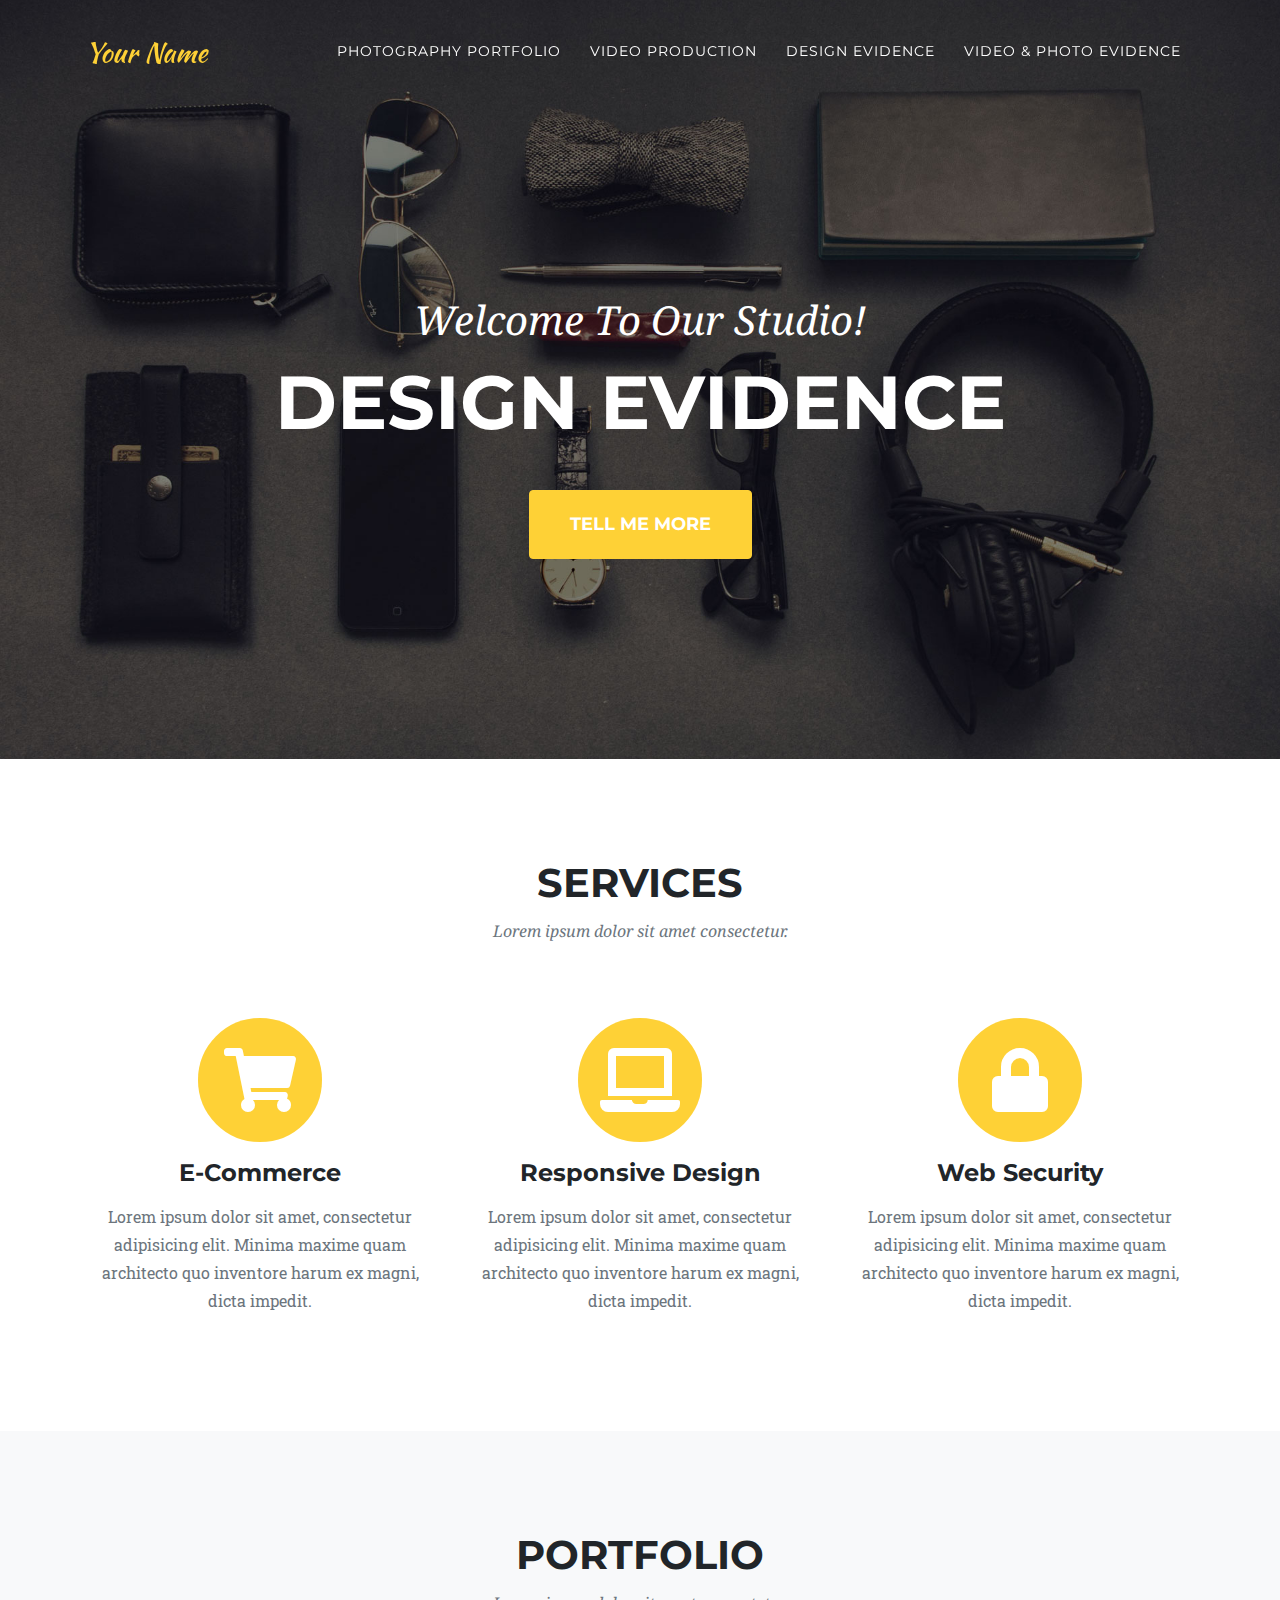
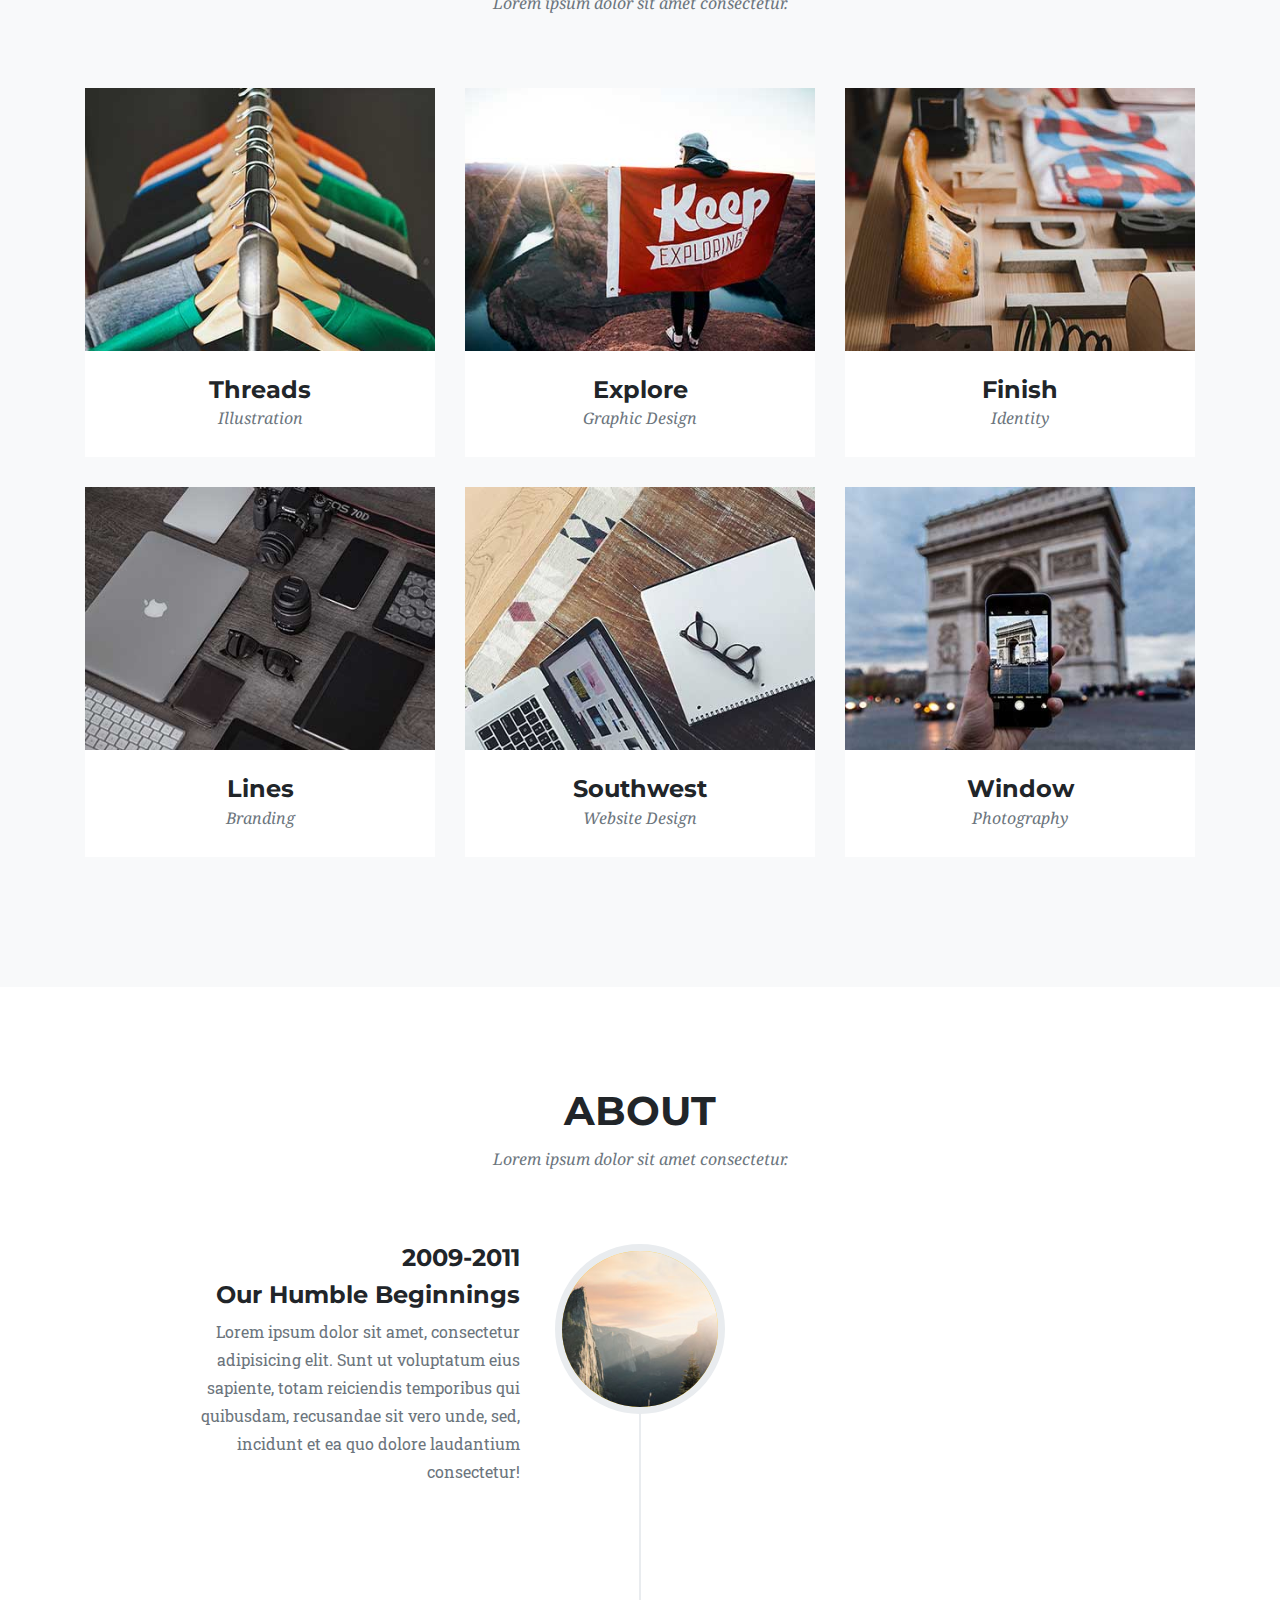
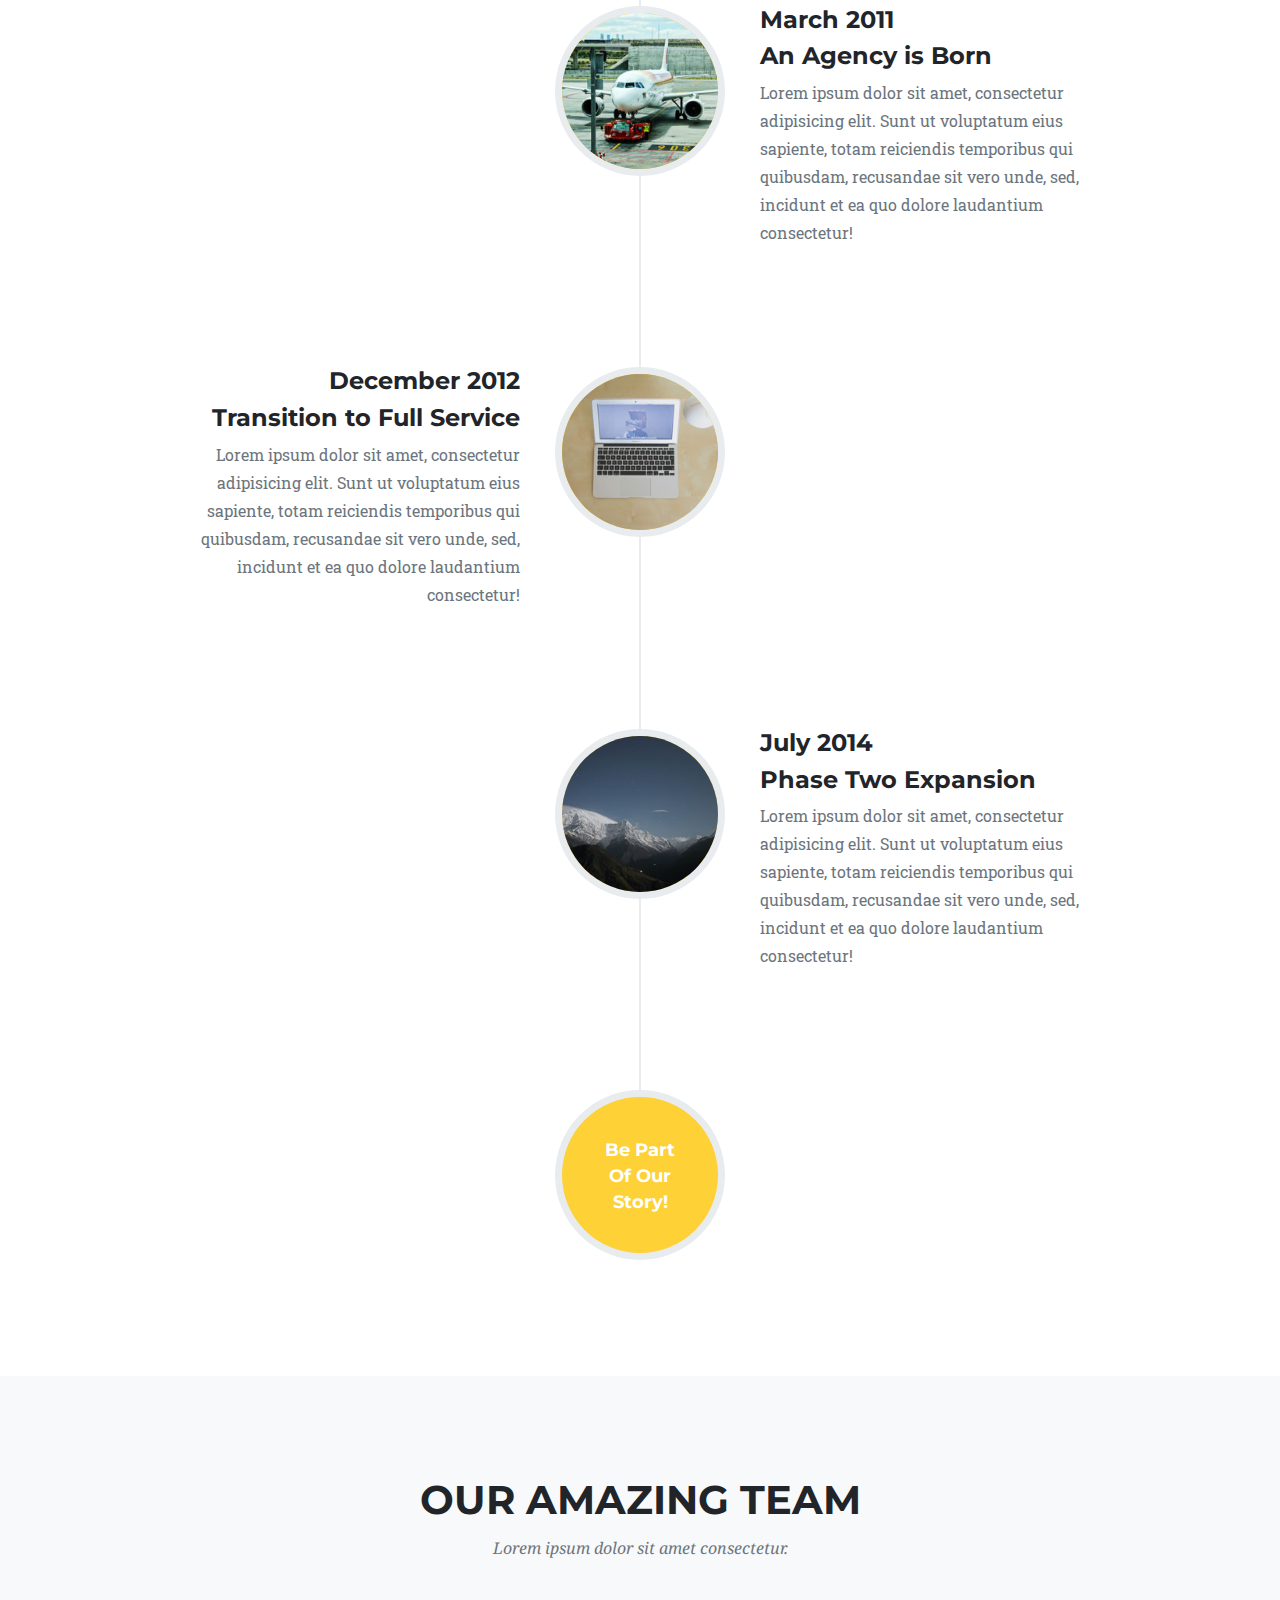
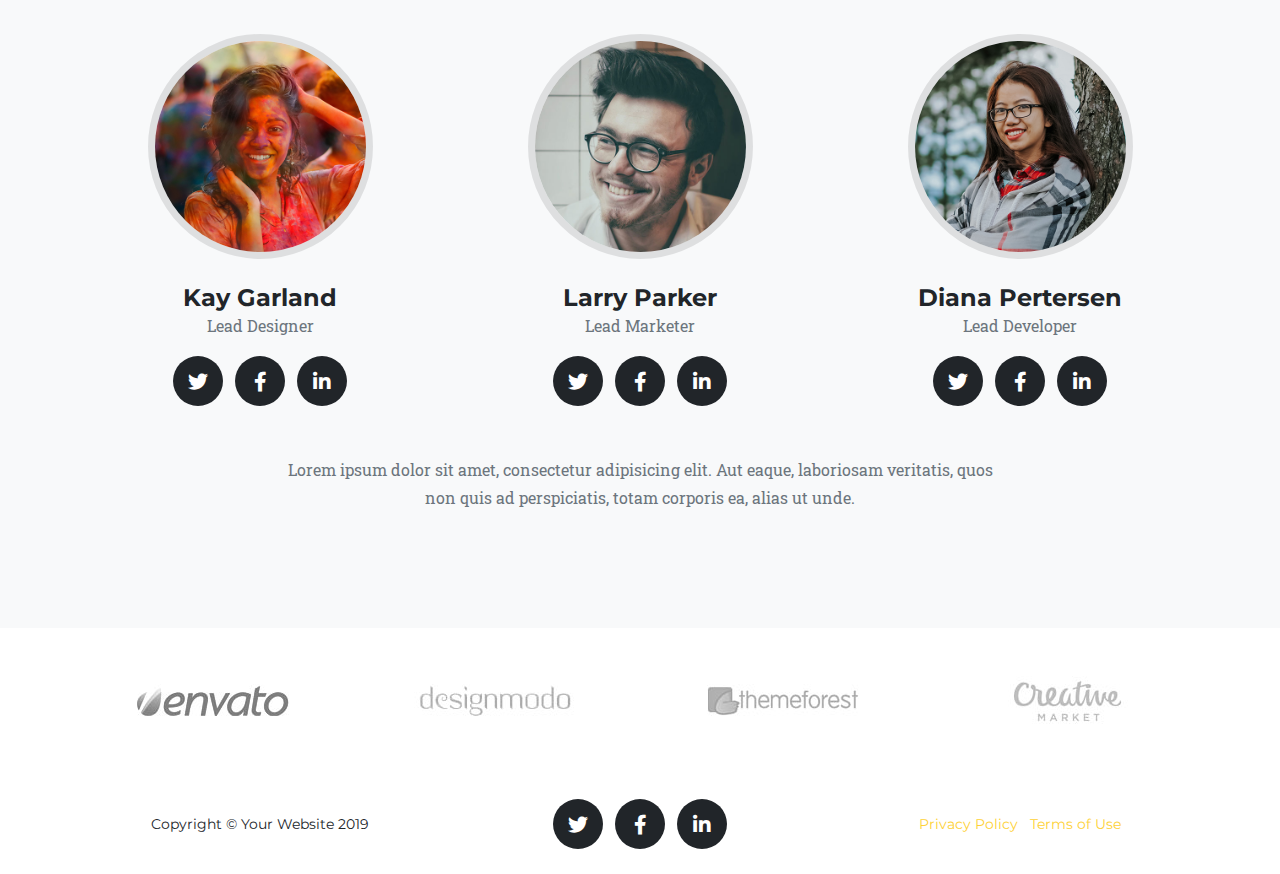
==== design-evidence.html @ 448c4ce0 "Initial commit" ====
<!DOCTYPE html>
<html lang="en">

<head>

  <meta charset="utf-8">
  <meta name="viewport" content="width=device-width, initial-scale=1, shrink-to-fit=no">
  <meta name="description" content="">
  <meta name="author" content="">

  <title>Agency - Start Bootstrap Theme</title>

  <!-- Bootstrap core CSS -->
  <link href="vendor/bootstrap/css/bootstrap.min.css" rel="stylesheet">

  <!-- Custom fonts for this template -->
  <link href="vendor/fontawesome-free/css/all.min.css" rel="stylesheet" type="text/css">
  <link href="https://fonts.googleapis.com/css?family=Montserrat:400,700" rel="stylesheet" type="text/css">
  <link href='https://fonts.googleapis.com/css?family=Kaushan+Script' rel='stylesheet' type='text/css'>
  <link href='https://fonts.googleapis.com/css?family=Droid+Serif:400,700,400italic,700italic' rel='stylesheet' type='text/css'>
  <link href='https://fonts.googleapis.com/css?family=Roboto+Slab:400,100,300,700' rel='stylesheet' type='text/css'>

  <!-- Custom styles for this template -->
  <link href="css/agency.css" rel="stylesheet">

</head>

<body id="page-top">

  <!-- Navigation -->
  <nav class="navbar navbar-expand-lg navbar-dark fixed-top" id="mainNav">
    <div class="container">
      <a class="navbar-brand" href="index.html">Your Name</a>
      <button class="navbar-toggler navbar-toggler-right" type="button" data-toggle="collapse" data-target="#navbarResponsive" aria-controls="navbarResponsive" aria-expanded="false" aria-label="Toggle navigation">
        Menu
        <i class="fas fa-bars"></i>
      </button>
      <div class="collapse navbar-collapse" id="navbarResponsive">
        <ul class="navbar-nav text-uppercase ml-auto">
          <li class="nav-item">
            <a class="nav-link" href="photography-portfolio.html">Photography Portfolio</a>
          </li>
          <li class="nav-item">
            <a class="nav-link" href="video-production.html">Video Production</a>
          </li>
          <li class="nav-item">
            <a class="nav-link" href="design-evidence.html">Design Evidence</a>
          </li>
          <li class="nav-item">
            <a class="nav-link" href="video-photography-evidence.html">Video & Photo Evidence</a>
          </li>

        </ul>
      </div>
    </div>
  </nav>

  <!-- Header -->
  <header class="masthead">
    <div class="container">
      <div class="intro-text">
        <div class="intro-lead-in">Welcome To Our Studio!</div>
        <div class="intro-heading text-uppercase">Design Evidence</div>
        <a class="btn btn-primary btn-xl text-uppercase js-scroll-trigger" href="#services">Tell Me More</a>
      </div>
    </div>
  </header>

  <!-- Services -->
  <section class="page-section" id="services">
    <div class="container">
      <div class="row">
        <div class="col-lg-12 text-center">
          <h2 class="section-heading text-uppercase">Services</h2>
          <h3 class="section-subheading text-muted">Lorem ipsum dolor sit amet consectetur.</h3>
        </div>
      </div>
      <div class="row text-center">
        <div class="col-md-4">
          <span class="fa-stack fa-4x">
            <i class="fas fa-circle fa-stack-2x text-primary"></i>
            <i class="fas fa-shopping-cart fa-stack-1x fa-inverse"></i>
          </span>
          <h4 class="service-heading">E-Commerce</h4>
          <p class="text-muted">Lorem ipsum dolor sit amet, consectetur adipisicing elit. Minima maxime quam architecto quo inventore harum ex magni, dicta impedit.</p>
        </div>
        <div class="col-md-4">
          <span class="fa-stack fa-4x">
            <i class="fas fa-circle fa-stack-2x text-primary"></i>
            <i class="fas fa-laptop fa-stack-1x fa-inverse"></i>
          </span>
          <h4 class="service-heading">Responsive Design</h4>
          <p class="text-muted">Lorem ipsum dolor sit amet, consectetur adipisicing elit. Minima maxime quam architecto quo inventore harum ex magni, dicta impedit.</p>
        </div>
        <div class="col-md-4">
          <span class="fa-stack fa-4x">
            <i class="fas fa-circle fa-stack-2x text-primary"></i>
            <i class="fas fa-lock fa-stack-1x fa-inverse"></i>
          </span>
          <h4 class="service-heading">Web Security</h4>
          <p class="text-muted">Lorem ipsum dolor sit amet, consectetur adipisicing elit. Minima maxime quam architecto quo inventore harum ex magni, dicta impedit.</p>
        </div>
      </div>
    </div>
  </section>

  <!-- Portfolio Grid -->
  <section class="bg-light page-section" id="portfolio">
    <div class="container">
      <div class="row">
        <div class="col-lg-12 text-center">
          <h2 class="section-heading text-uppercase">Portfolio</h2>
          <h3 class="section-subheading text-muted">Lorem ipsum dolor sit amet consectetur.</h3>
        </div>
      </div>
      <div class="row">
        <div class="col-md-4 col-sm-6 portfolio-item">
          <a class="portfolio-link" data-toggle="modal" href="#portfolioModal1">
            <div class="portfolio-hover">
              <div class="portfolio-hover-content">
                <i class="fas fa-plus fa-3x"></i>
              </div>
            </div>
            <img class="img-fluid" src="img/portfolio/01-thumbnail.jpg" alt="">
          </a>
          <div class="portfolio-caption">
            <h4>Threads</h4>
            <p class="text-muted">Illustration</p>
          </div>
        </div>
        <div class="col-md-4 col-sm-6 portfolio-item">
          <a class="portfolio-link" data-toggle="modal" href="#portfolioModal2">
            <div class="portfolio-hover">
              <div class="portfolio-hover-content">
                <i class="fas fa-plus fa-3x"></i>
              </div>
            </div>
            <img class="img-fluid" src="img/portfolio/02-thumbnail.jpg" alt="">
          </a>
          <div class="portfolio-caption">
            <h4>Explore</h4>
            <p class="text-muted">Graphic Design</p>
          </div>
        </div>
        <div class="col-md-4 col-sm-6 portfolio-item">
          <a class="portfolio-link" data-toggle="modal" href="#portfolioModal3">
            <div class="portfolio-hover">
              <div class="portfolio-hover-content">
                <i class="fas fa-plus fa-3x"></i>
              </div>
            </div>
            <img class="img-fluid" src="img/portfolio/03-thumbnail.jpg" alt="">
          </a>
          <div class="portfolio-caption">
            <h4>Finish</h4>
            <p class="text-muted">Identity</p>
          </div>
        </div>
        <div class="col-md-4 col-sm-6 portfolio-item">
          <a class="portfolio-link" data-toggle="modal" href="#portfolioModal4">
            <div class="portfolio-hover">
              <div class="portfolio-hover-content">
                <i class="fas fa-plus fa-3x"></i>
              </div>
            </div>
            <img class="img-fluid" src="img/portfolio/04-thumbnail.jpg" alt="">
          </a>
          <div class="portfolio-caption">
            <h4>Lines</h4>
            <p class="text-muted">Branding</p>
          </div>
        </div>
        <div class="col-md-4 col-sm-6 portfolio-item">
          <a class="portfolio-link" data-toggle="modal" href="#portfolioModal5">
            <div class="portfolio-hover">
              <div class="portfolio-hover-content">
                <i class="fas fa-plus fa-3x"></i>
              </div>
            </div>
            <img class="img-fluid" src="img/portfolio/05-thumbnail.jpg" alt="">
          </a>
          <div class="portfolio-caption">
            <h4>Southwest</h4>
            <p class="text-muted">Website Design</p>
          </div>
        </div>
        <div class="col-md-4 col-sm-6 portfolio-item">
          <a class="portfolio-link" data-toggle="modal" href="#portfolioModal6">
            <div class="portfolio-hover">
              <div class="portfolio-hover-content">
                <i class="fas fa-plus fa-3x"></i>
              </div>
            </div>
            <img class="img-fluid" src="img/portfolio/06-thumbnail.jpg" alt="">
          </a>
          <div class="portfolio-caption">
            <h4>Window</h4>
            <p class="text-muted">Photography</p>
          </div>
        </div>
      </div>
    </div>
  </section>

  <!-- About -->
  <section class="page-section" id="about">
    <div class="container">
      <div class="row">
        <div class="col-lg-12 text-center">
          <h2 class="section-heading text-uppercase">About</h2>
          <h3 class="section-subheading text-muted">Lorem ipsum dolor sit amet consectetur.</h3>
        </div>
      </div>
      <div class="row">
        <div class="col-lg-12">
          <ul class="timeline">
            <li>
              <div class="timeline-image">
                <img class="rounded-circle img-fluid" src="img/about/1.jpg" alt="">
              </div>
              <div class="timeline-panel">
                <div class="timeline-heading">
                  <h4>2009-2011</h4>
                  <h4 class="subheading">Our Humble Beginnings</h4>
                </div>
                <div class="timeline-body">
                  <p class="text-muted">Lorem ipsum dolor sit amet, consectetur adipisicing elit. Sunt ut voluptatum eius sapiente, totam reiciendis temporibus qui quibusdam, recusandae sit vero unde, sed, incidunt et ea quo dolore laudantium consectetur!</p>
                </div>
              </div>
            </li>
            <li class="timeline-inverted">
              <div class="timeline-image">
                <img class="rounded-circle img-fluid" src="img/about/2.jpg" alt="">
              </div>
              <div class="timeline-panel">
                <div class="timeline-heading">
                  <h4>March 2011</h4>
                  <h4 class="subheading">An Agency is Born</h4>
                </div>
                <div class="timeline-body">
                  <p class="text-muted">Lorem ipsum dolor sit amet, consectetur adipisicing elit. Sunt ut voluptatum eius sapiente, totam reiciendis temporibus qui quibusdam, recusandae sit vero unde, sed, incidunt et ea quo dolore laudantium consectetur!</p>
                </div>
              </div>
            </li>
            <li>
              <div class="timeline-image">
                <img class="rounded-circle img-fluid" src="img/about/3.jpg" alt="">
              </div>
              <div class="timeline-panel">
                <div class="timeline-heading">
                  <h4>December 2012</h4>
                  <h4 class="subheading">Transition to Full Service</h4>
                </div>
                <div class="timeline-body">
                  <p class="text-muted">Lorem ipsum dolor sit amet, consectetur adipisicing elit. Sunt ut voluptatum eius sapiente, totam reiciendis temporibus qui quibusdam, recusandae sit vero unde, sed, incidunt et ea quo dolore laudantium consectetur!</p>
                </div>
              </div>
            </li>
            <li class="timeline-inverted">
              <div class="timeline-image">
                <img class="rounded-circle img-fluid" src="img/about/4.jpg" alt="">
              </div>
              <div class="timeline-panel">
                <div class="timeline-heading">
                  <h4>July 2014</h4>
                  <h4 class="subheading">Phase Two Expansion</h4>
                </div>
                <div class="timeline-body">
                  <p class="text-muted">Lorem ipsum dolor sit amet, consectetur adipisicing elit. Sunt ut voluptatum eius sapiente, totam reiciendis temporibus qui quibusdam, recusandae sit vero unde, sed, incidunt et ea quo dolore laudantium consectetur!</p>
                </div>
              </div>
            </li>
            <li class="timeline-inverted">
              <div class="timeline-image">
                <h4>Be Part
                  <br>Of Our
                  <br>Story!</h4>
              </div>
            </li>
          </ul>
        </div>
      </div>
    </div>
  </section>

  <!-- Team -->
  <section class="bg-light page-section" id="team">
    <div class="container">
      <div class="row">
        <div class="col-lg-12 text-center">
          <h2 class="section-heading text-uppercase">Our Amazing Team</h2>
          <h3 class="section-subheading text-muted">Lorem ipsum dolor sit amet consectetur.</h3>
        </div>
      </div>
      <div class="row">
        <div class="col-sm-4">
          <div class="team-member">
            <img class="mx-auto rounded-circle" src="img/team/1.jpg" alt="">
            <h4>Kay Garland</h4>
            <p class="text-muted">Lead Designer</p>
            <ul class="list-inline social-buttons">
              <li class="list-inline-item">
                <a href="#">
                  <i class="fab fa-twitter"></i>
                </a>
              </li>
              <li class="list-inline-item">
                <a href="#">
                  <i class="fab fa-facebook-f"></i>
                </a>
              </li>
              <li class="list-inline-item">
                <a href="#">
                  <i class="fab fa-linkedin-in"></i>
                </a>
              </li>
            </ul>
          </div>
        </div>
        <div class="col-sm-4">
          <div class="team-member">
            <img class="mx-auto rounded-circle" src="img/team/2.jpg" alt="">
            <h4>Larry Parker</h4>
            <p class="text-muted">Lead Marketer</p>
            <ul class="list-inline social-buttons">
              <li class="list-inline-item">
                <a href="#">
                  <i class="fab fa-twitter"></i>
                </a>
              </li>
              <li class="list-inline-item">
                <a href="#">
                  <i class="fab fa-facebook-f"></i>
                </a>
              </li>
              <li class="list-inline-item">
                <a href="#">
                  <i class="fab fa-linkedin-in"></i>
                </a>
              </li>
            </ul>
          </div>
        </div>
        <div class="col-sm-4">
          <div class="team-member">
            <img class="mx-auto rounded-circle" src="img/team/3.jpg" alt="">
            <h4>Diana Pertersen</h4>
            <p class="text-muted">Lead Developer</p>
            <ul class="list-inline social-buttons">
              <li class="list-inline-item">
                <a href="#">
                  <i class="fab fa-twitter"></i>
                </a>
              </li>
              <li class="list-inline-item">
                <a href="#">
                  <i class="fab fa-facebook-f"></i>
                </a>
              </li>
              <li class="list-inline-item">
                <a href="#">
                  <i class="fab fa-linkedin-in"></i>
                </a>
              </li>
            </ul>
          </div>
        </div>
      </div>
      <div class="row">
        <div class="col-lg-8 mx-auto text-center">
          <p class="large text-muted">Lorem ipsum dolor sit amet, consectetur adipisicing elit. Aut eaque, laboriosam veritatis, quos non quis ad perspiciatis, totam corporis ea, alias ut unde.</p>
        </div>
      </div>
    </div>
  </section>

  <!-- Clients -->
  <section class="py-5">
    <div class="container">
      <div class="row">
        <div class="col-md-3 col-sm-6">
          <a href="#">
            <img class="img-fluid d-block mx-auto" src="img/logos/envato.jpg" alt="">
          </a>
        </div>
        <div class="col-md-3 col-sm-6">
          <a href="#">
            <img class="img-fluid d-block mx-auto" src="img/logos/designmodo.jpg" alt="">
          </a>
        </div>
        <div class="col-md-3 col-sm-6">
          <a href="#">
            <img class="img-fluid d-block mx-auto" src="img/logos/themeforest.jpg" alt="">
          </a>
        </div>
        <div class="col-md-3 col-sm-6">
          <a href="#">
            <img class="img-fluid d-block mx-auto" src="img/logos/creative-market.jpg" alt="">
          </a>
        </div>
      </div>
    </div>
  </section>


  <!-- Footer -->
  <footer class="footer">
    <div class="container">
      <div class="row align-items-center">
        <div class="col-md-4">
          <span class="copyright">Copyright &copy; Your Website 2019</span>
        </div>
        <div class="col-md-4">
          <ul class="list-inline social-buttons">
            <li class="list-inline-item">
              <a href="#">
                <i class="fab fa-twitter"></i>
              </a>
            </li>
            <li class="list-inline-item">
              <a href="#">
                <i class="fab fa-facebook-f"></i>
              </a>
            </li>
            <li class="list-inline-item">
              <a href="#">
                <i class="fab fa-linkedin-in"></i>
              </a>
            </li>
          </ul>
        </div>
        <div class="col-md-4">
          <ul class="list-inline quicklinks">
            <li class="list-inline-item">
              <a href="#">Privacy Policy</a>
            </li>
            <li class="list-inline-item">
              <a href="#">Terms of Use</a>
            </li>
          </ul>
        </div>
      </div>
    </div>
  </footer>

  <!-- Portfolio Modals -->

  <!-- Modal 1 -->
  <div class="portfolio-modal modal fade" id="portfolioModal1" tabindex="-1" role="dialog" aria-hidden="true">
    <div class="modal-dialog">
      <div class="modal-content">
        <div class="close-modal" data-dismiss="modal">
          <div class="lr">
            <div class="rl"></div>
          </div>
        </div>
        <div class="container">
          <div class="row">
            <div class="col-lg-8 mx-auto">
              <div class="modal-body">
                <!-- Project Details Go Here -->
                <h2 class="text-uppercase">Project Name</h2>
                <p class="item-intro text-muted">Lorem ipsum dolor sit amet consectetur.</p>
                <img class="img-fluid d-block mx-auto" src="img/portfolio/01-full.jpg" alt="">
                <p>Use this area to describe your project. Lorem ipsum dolor sit amet, consectetur adipisicing elit. Est blanditiis dolorem culpa incidunt minus dignissimos deserunt repellat aperiam quasi sunt officia expedita beatae cupiditate, maiores repudiandae, nostrum, reiciendis facere nemo!</p>
                <ul class="list-inline">
                  <li>Date: January 2017</li>
                  <li>Client: Threads</li>
                  <li>Category: Illustration</li>
                </ul>
                <button class="btn btn-primary" data-dismiss="modal" type="button">
                  <i class="fas fa-times"></i>
                  Close Project</button>
              </div>
            </div>
          </div>
        </div>
      </div>
    </div>
  </div>

  <!-- Modal 2 -->
  <div class="portfolio-modal modal fade" id="portfolioModal2" tabindex="-1" role="dialog" aria-hidden="true">
    <div class="modal-dialog">
      <div class="modal-content">
        <div class="close-modal" data-dismiss="modal">
          <div class="lr">
            <div class="rl"></div>
          </div>
        </div>
        <div class="container">
          <div class="row">
            <div class="col-lg-8 mx-auto">
              <div class="modal-body">
                <!-- Project Details Go Here -->
                <h2 class="text-uppercase">Project Name</h2>
                <p class="item-intro text-muted">Lorem ipsum dolor sit amet consectetur.</p>
                <img class="img-fluid d-block mx-auto" src="img/portfolio/02-full.jpg" alt="">
                <p>Use this area to describe your project. Lorem ipsum dolor sit amet, consectetur adipisicing elit. Est blanditiis dolorem culpa incidunt minus dignissimos deserunt repellat aperiam quasi sunt officia expedita beatae cupiditate, maiores repudiandae, nostrum, reiciendis facere nemo!</p>
                <ul class="list-inline">
                  <li>Date: January 2017</li>
                  <li>Client: Explore</li>
                  <li>Category: Graphic Design</li>
                </ul>
                <button class="btn btn-primary" data-dismiss="modal" type="button">
                  <i class="fas fa-times"></i>
                  Close Project</button>
              </div>
            </div>
          </div>
        </div>
      </div>
    </div>
  </div>

  <!-- Modal 3 -->
  <div class="portfolio-modal modal fade" id="portfolioModal3" tabindex="-1" role="dialog" aria-hidden="true">
    <div class="modal-dialog">
      <div class="modal-content">
        <div class="close-modal" data-dismiss="modal">
          <div class="lr">
            <div class="rl"></div>
          </div>
        </div>
        <div class="container">
          <div class="row">
            <div class="col-lg-8 mx-auto">
              <div class="modal-body">
                <!-- Project Details Go Here -->
                <h2 class="text-uppercase">Project Name</h2>
                <p class="item-intro text-muted">Lorem ipsum dolor sit amet consectetur.</p>
                <img class="img-fluid d-block mx-auto" src="img/portfolio/03-full.jpg" alt="">
                <p>Use this area to describe your project. Lorem ipsum dolor sit amet, consectetur adipisicing elit. Est blanditiis dolorem culpa incidunt minus dignissimos deserunt repellat aperiam quasi sunt officia expedita beatae cupiditate, maiores repudiandae, nostrum, reiciendis facere nemo!</p>
                <ul class="list-inline">
                  <li>Date: January 2017</li>
                  <li>Client: Finish</li>
                  <li>Category: Identity</li>
                </ul>
                <button class="btn btn-primary" data-dismiss="modal" type="button">
                  <i class="fas fa-times"></i>
                  Close Project</button>
              </div>
            </div>
          </div>
        </div>
      </div>
    </div>
  </div>

  <!-- Modal 4 -->
  <div class="portfolio-modal modal fade" id="portfolioModal4" tabindex="-1" role="dialog" aria-hidden="true">
    <div class="modal-dialog">
      <div class="modal-content">
        <div class="close-modal" data-dismiss="modal">
          <div class="lr">
            <div class="rl"></div>
          </div>
        </div>
        <div class="container">
          <div class="row">
            <div class="col-lg-8 mx-auto">
              <div class="modal-body">
                <!-- Project Details Go Here -->
                <h2 class="text-uppercase">Project Name</h2>
                <p class="item-intro text-muted">Lorem ipsum dolor sit amet consectetur.</p>
                <img class="img-fluid d-block mx-auto" src="img/portfolio/04-full.jpg" alt="">
                <p>Use this area to describe your project. Lorem ipsum dolor sit amet, consectetur adipisicing elit. Est blanditiis dolorem culpa incidunt minus dignissimos deserunt repellat aperiam quasi sunt officia expedita beatae cupiditate, maiores repudiandae, nostrum, reiciendis facere nemo!</p>
                <ul class="list-inline">
                  <li>Date: January 2017</li>
                  <li>Client: Lines</li>
                  <li>Category: Branding</li>
                </ul>
                <button class="btn btn-primary" data-dismiss="modal" type="button">
                  <i class="fas fa-times"></i>
                  Close Project</button>
              </div>
            </div>
          </div>
        </div>
      </div>
    </div>
  </div>

  <!-- Modal 5 -->
  <div class="portfolio-modal modal fade" id="portfolioModal5" tabindex="-1" role="dialog" aria-hidden="true">
    <div class="modal-dialog">
      <div class="modal-content">
        <div class="close-modal" data-dismiss="modal">
          <div class="lr">
            <div class="rl"></div>
          </div>
        </div>
        <div class="container">
          <div class="row">
            <div class="col-lg-8 mx-auto">
              <div class="modal-body">
                <!-- Project Details Go Here -->
                <h2 class="text-uppercase">Project Name</h2>
                <p class="item-intro text-muted">Lorem ipsum dolor sit amet consectetur.</p>
                <img class="img-fluid d-block mx-auto" src="img/portfolio/05-full.jpg" alt="">
                <p>Use this area to describe your project. Lorem ipsum dolor sit amet, consectetur adipisicing elit. Est blanditiis dolorem culpa incidunt minus dignissimos deserunt repellat aperiam quasi sunt officia expedita beatae cupiditate, maiores repudiandae, nostrum, reiciendis facere nemo!</p>
                <ul class="list-inline">
                  <li>Date: January 2017</li>
                  <li>Client: Southwest</li>
                  <li>Category: Website Design</li>
                </ul>
                <button class="btn btn-primary" data-dismiss="modal" type="button">
                  <i class="fas fa-times"></i>
                  Close Project</button>
              </div>
            </div>
          </div>
        </div>
      </div>
    </div>
  </div>

  <!-- Modal 6 -->
  <div class="portfolio-modal modal fade" id="portfolioModal6" tabindex="-1" role="dialog" aria-hidden="true">
    <div class="modal-dialog">
      <div class="modal-content">
        <div class="close-modal" data-dismiss="modal">
          <div class="lr">
            <div class="rl"></div>
          </div>
        </div>
        <div class="container">
          <div class="row">
            <div class="col-lg-8 mx-auto">
              <div class="modal-body">
                <!-- Project Details Go Here -->
                <h2 class="text-uppercase">Project Name</h2>
                <p class="item-intro text-muted">Lorem ipsum dolor sit amet consectetur.</p>
                <img class="img-fluid d-block mx-auto" src="img/portfolio/06-full.jpg" alt="">
                <p>Use this area to describe your project. Lorem ipsum dolor sit amet, consectetur adipisicing elit. Est blanditiis dolorem culpa incidunt minus dignissimos deserunt repellat aperiam quasi sunt officia expedita beatae cupiditate, maiores repudiandae, nostrum, reiciendis facere nemo!</p>
                <ul class="list-inline">
                  <li>Date: January 2017</li>
                  <li>Client: Window</li>
                  <li>Category: Photography</li>
                </ul>
                <button class="btn btn-primary" data-dismiss="modal" type="button">
                  <i class="fas fa-times"></i>
                  Close Project</button>
              </div>
            </div>
          </div>
        </div>
      </div>
    </div>
  </div>

  <!-- Bootstrap core JavaScript -->
  <script src="vendor/jquery/jquery.min.js"></script>
  <script src="vendor/bootstrap/js/bootstrap.bundle.min.js"></script>

  <!-- Plugin JavaScript -->
  <script src="vendor/jquery-easing/jquery.easing.min.js"></script>



  <!-- Custom scripts for this template -->
  <script src="js/agency.min.js"></script>

</body>

</html>
---- css/agency.css ----
/*!
 * Start Bootstrap - Agency v5.2.2 (https://startbootstrap.com/template-overviews/agency)
 * Copyright 2013-2019 Start Bootstrap
 * Licensed under MIT (https://github.com/BlackrockDigital/startbootstrap-agency/blob/master/LICENSE)
 */

body {
  overflow-x: hidden;
  font-family: 'Roboto Slab', -apple-system, BlinkMacSystemFont, 'Segoe UI', Roboto, 'Helvetica Neue', Arial, sans-serif, 'Apple Color Emoji', 'Segoe UI Emoji', 'Segoe UI Symbol', 'Noto Color Emoji';
}

p {
  line-height: 1.75;
}

a {
  color: #fed136;
}

a:hover {
  color: #fec503;
}

.text-primary {
  color: #fed136 !important;
}

h1,
h2,
h3,
h4,
h5,
h6 {
  font-weight: 700;
  font-family: 'Montserrat', -apple-system, BlinkMacSystemFont, 'Segoe UI', Roboto, 'Helvetica Neue', Arial, sans-serif, 'Apple Color Emoji', 'Segoe UI Emoji', 'Segoe UI Symbol', 'Noto Color Emoji';
}

.page-section {
  padding: 100px 0;
}

.page-section h2.section-heading {
  font-size: 40px;
  margin-top: 0;
  margin-bottom: 15px;
}

.page-section h3.section-subheading {
  font-size: 16px;
  font-weight: 400;
  font-style: italic;
  margin-bottom: 75px;
  text-transform: none;
  font-family: 'Droid Serif', -apple-system, BlinkMacSystemFont, 'Segoe UI', Roboto, 'Helvetica Neue', Arial, sans-serif, 'Apple Color Emoji', 'Segoe UI Emoji', 'Segoe UI Symbol', 'Noto Color Emoji';
}

@media (min-width: 768px) {
  section {
    padding: 150px 0;
  }
}

::-moz-selection {
  background: #fed136;
  text-shadow: none;
}

::selection {
  background: #fed136;
  text-shadow: none;
}

img::-moz-selection {
  background: transparent;
}

img::selection {
  background: transparent;
}

img::-moz-selection {
  background: transparent;
}

.btn {
  font-family: 'Montserrat', -apple-system, BlinkMacSystemFont, 'Segoe UI', Roboto, 'Helvetica Neue', Arial, sans-serif, 'Apple Color Emoji', 'Segoe UI Emoji', 'Segoe UI Symbol', 'Noto Color Emoji';
  font-weight: 700;
}

.btn-xl {
  font-size: 18px;
  padding: 20px 40px;
}

.btn-primary {
  background-color: #fed136;
  border-color: #fed136;
}

.btn-primary:active, .btn-primary:focus, .btn-primary:hover {
  background-color: #fec810 !important;
  border-color: #fec810 !important;
  color: white;
}

.btn-primary:active, .btn-primary:focus {
  box-shadow: 0 0 0 0.2rem rgba(254, 209, 55, 0.5) !important;
}

#mainNav {
  background-color: #212529;
}

#mainNav .navbar-toggler {
  font-size: 12px;
  right: 0;
  padding: 13px;
  text-transform: uppercase;
  color: white;
  border: 0;
  background-color: #fed136;
  font-family: 'Montserrat', -apple-system, BlinkMacSystemFont, 'Segoe UI', Roboto, 'Helvetica Neue', Arial, sans-serif, 'Apple Color Emoji', 'Segoe UI Emoji', 'Segoe UI Symbol', 'Noto Color Emoji';
}

#mainNav .navbar-brand {
  color: #fed136;
  font-family: 'Kaushan Script', -apple-system, BlinkMacSystemFont, 'Segoe UI', Roboto, 'Helvetica Neue', Arial, sans-serif, 'Apple Color Emoji', 'Segoe UI Emoji', 'Segoe UI Symbol', 'Noto Color Emoji';
}

#mainNav .navbar-brand.active, #mainNav .navbar-brand:active, #mainNav .navbar-brand:focus, #mainNav .navbar-brand:hover {
  color: #fec503;
}

#mainNav .navbar-nav .nav-item .nav-link {
  font-size: 90%;
  font-weight: 400;
  padding: 0.75em 0;
  letter-spacing: 1px;
  color: white;
  font-family: 'Montserrat', -apple-system, BlinkMacSystemFont, 'Segoe UI', Roboto, 'Helvetica Neue', Arial, sans-serif, 'Apple Color Emoji', 'Segoe UI Emoji', 'Segoe UI Symbol', 'Noto Color Emoji';
}

#mainNav .navbar-nav .nav-item .nav-link.active, #mainNav .navbar-nav .nav-item .nav-link:hover {
  color: #fed136;
}

@media (min-width: 992px) {
  #mainNav {
    padding-top: 25px;
    padding-bottom: 25px;
    transition: padding-top 0.3s, padding-bottom 0.3s;
    border: none;
    background-color: transparent;
  }
  #mainNav .navbar-brand {
    font-size: 1.75em;
    transition: all 0.3s;
  }
  #mainNav .navbar-nav .nav-item .nav-link {
    padding: 1.1em 1em !important;
  }
  #mainNav.navbar-shrink {
    padding-top: 0;
    padding-bottom: 0;
    background-color: #212529;
  }
  #mainNav.navbar-shrink .navbar-brand {
    font-size: 1.25em;
    padding: 12px 0;
  }
}

header.masthead {
  text-align: center;
  color: white;
  background-image: url("../img/header-bg.jpg");
  background-repeat: no-repeat;
  background-attachment: scroll;
  background-position: center center;
  background-size: cover;
}

header.masthead .intro-text {
  padding-top: 150px;
  padding-bottom: 100px;
}

header.masthead .intro-text .intro-lead-in {
  font-size: 22px;
  font-style: italic;
  line-height: 22px;
  margin-bottom: 25px;
  font-family: 'Droid Serif', -apple-system, BlinkMacSystemFont, 'Segoe UI', Roboto, 'Helvetica Neue', Arial, sans-serif, 'Apple Color Emoji', 'Segoe UI Emoji', 'Segoe UI Symbol', 'Noto Color Emoji';
}

header.masthead .intro-text .intro-heading {
  font-size: 50px;
  font-weight: 700;
  line-height: 50px;
  margin-bottom: 25px;
  font-family: 'Montserrat', -apple-system, BlinkMacSystemFont, 'Segoe UI', Roboto, 'Helvetica Neue', Arial, sans-serif, 'Apple Color Emoji', 'Segoe UI Emoji', 'Segoe UI Symbol', 'Noto Color Emoji';
}

@media (min-width: 768px) {
  header.masthead .intro-text {
    padding-top: 300px;
    padding-bottom: 200px;
  }
  header.masthead .intro-text .intro-lead-in {
    font-size: 40px;
    font-style: italic;
    line-height: 40px;
    margin-bottom: 25px;
    font-family: 'Droid Serif', -apple-system, BlinkMacSystemFont, 'Segoe UI', Roboto, 'Helvetica Neue', Arial, sans-serif, 'Apple Color Emoji', 'Segoe UI Emoji', 'Segoe UI Symbol', 'Noto Color Emoji';
  }
  header.masthead .intro-text .intro-heading {
    font-size: 75px;
    font-weight: 700;
    line-height: 75px;
    margin-bottom: 50px;
    font-family: 'Montserrat', -apple-system, BlinkMacSystemFont, 'Segoe UI', Roboto, 'Helvetica Neue', Arial, sans-serif, 'Apple Color Emoji', 'Segoe UI Emoji', 'Segoe UI Symbol', 'Noto Color Emoji';
  }
}

.service-heading {
  margin: 15px 0;
  text-transform: none;
}

#portfolio .portfolio-item {
  right: 0;
  margin: 0 0 15px;
}

#portfolio .portfolio-item .portfolio-link {
  position: relative;
  display: block;
  max-width: 400px;
  margin: 0 auto;
  cursor: pointer;
}

#portfolio .portfolio-item .portfolio-link .portfolio-hover {
  position: absolute;
  width: 100%;
  height: 100%;
  transition: all ease 0.5s;
  opacity: 0;
  background: rgba(254, 209, 54, 0.9);
}

#portfolio .portfolio-item .portfolio-link .portfolio-hover:hover {
  opacity: 1;
}

#portfolio .portfolio-item .portfolio-link .portfolio-hover .portfolio-hover-content {
  font-size: 20px;
  position: absolute;
  top: 50%;
  width: 100%;
  height: 20px;
  margin-top: -12px;
  text-align: center;
  color: white;
}

#portfolio .portfolio-item .portfolio-link .portfolio-hover .portfolio-hover-content i {
  margin-top: -12px;
}

#portfolio .portfolio-item .portfolio-link .portfolio-hover .portfolio-hover-content h3,
#portfolio .portfolio-item .portfolio-link .portfolio-hover .portfolio-hover-content h4 {
  margin: 0;
}

#portfolio .portfolio-item .portfolio-caption {
  max-width: 400px;
  margin: 0 auto;
  padding: 25px;
  text-align: center;
  background-color: #fff;
}

#portfolio .portfolio-item .portfolio-caption h4 {
  margin: 0;
  text-transform: none;
}

#portfolio .portfolio-item .portfolio-caption p {
  font-size: 16px;
  font-style: italic;
  margin: 0;
  font-family: 'Droid Serif', -apple-system, BlinkMacSystemFont, 'Segoe UI', Roboto, 'Helvetica Neue', Arial, sans-serif, 'Apple Color Emoji', 'Segoe UI Emoji', 'Segoe UI Symbol', 'Noto Color Emoji';
}

#portfolio * {
  z-index: 2;
}

@media (min-width: 767px) {
  #portfolio .portfolio-item {
    margin: 0 0 30px;
  }
}

.portfolio-modal .modal-dialog {
  margin: 1rem;
  max-width: 100vw;
}

.portfolio-modal .modal-content {
  padding: 100px 0;
  text-align: center;
}

.portfolio-modal .modal-content h2 {
  font-size: 3em;
  margin-bottom: 15px;
}

.portfolio-modal .modal-content p {
  margin-bottom: 30px;
}

.portfolio-modal .modal-content p.item-intro {
  font-size: 16px;
  font-style: italic;
  margin: 20px 0 30px;
  font-family: 'Droid Serif', -apple-system, BlinkMacSystemFont, 'Segoe UI', Roboto, 'Helvetica Neue', Arial, sans-serif, 'Apple Color Emoji', 'Segoe UI Emoji', 'Segoe UI Symbol', 'Noto Color Emoji';
}

.portfolio-modal .modal-content ul.list-inline {
  margin-top: 0;
  margin-bottom: 30px;
}

.portfolio-modal .modal-content img {
  margin-bottom: 30px;
}

.portfolio-modal .modal-content button {
  cursor: pointer;
}

.portfolio-modal .close-modal {
  position: absolute;
  top: 25px;
  right: 25px;
  width: 75px;
  height: 75px;
  cursor: pointer;
  background-color: transparent;
}

.portfolio-modal .close-modal:hover {
  opacity: 0.3;
}

.portfolio-modal .close-modal .lr {
  /* Safari and Chrome */
  z-index: 1051;
  width: 1px;
  height: 75px;
  margin-left: 35px;
  /* IE 9 */
  transform: rotate(45deg);
  background-color: #212529;
}

.portfolio-modal .close-modal .lr .rl {
  /* Safari and Chrome */
  z-index: 1052;
  width: 1px;
  height: 75px;
  /* IE 9 */
  transform: rotate(90deg);
  background-color: #212529;
}

.timeline {
  position: relative;
  padding: 0;
  list-style: none;
}

.timeline:before {
  position: absolute;
  top: 0;
  bottom: 0;
  left: 40px;
  width: 2px;
  margin-left: -1.5px;
  content: '';
  background-color: #e9ecef;
}

.timeline > li {
  position: relative;
  min-height: 50px;
  margin-bottom: 50px;
}

.timeline > li:after, .timeline > li:before {
  display: table;
  content: ' ';
}

.timeline > li:after {
  clear: both;
}

.timeline > li .timeline-panel {
  position: relative;
  float: right;
  width: 100%;
  padding: 0 20px 0 100px;
  text-align: left;
}

.timeline > li .timeline-panel:before {
  right: auto;
  left: -15px;
  border-right-width: 15px;
  border-left-width: 0;
}

.timeline > li .timeline-panel:after {
  right: auto;
  left: -14px;
  border-right-width: 14px;
  border-left-width: 0;
}

.timeline > li .timeline-image {
  position: absolute;
  z-index: 100;
  left: 0;
  width: 80px;
  height: 80px;
  margin-left: 0;
  text-align: center;
  color: white;
  border: 7px solid #e9ecef;
  border-radius: 100%;
  background-color: #fed136;
}

.timeline > li .timeline-image h4 {
  font-size: 10px;
  line-height: 14px;
  margin-top: 12px;
}

.timeline > li.timeline-inverted > .timeline-panel {
  float: right;
  padding: 0 20px 0 100px;
  text-align: left;
}

.timeline > li.timeline-inverted > .timeline-panel:before {
  right: auto;
  left: -15px;
  border-right-width: 15px;
  border-left-width: 0;
}

.timeline > li.timeline-inverted > .timeline-panel:after {
  right: auto;
  left: -14px;
  border-right-width: 14px;
  border-left-width: 0;
}

.timeline > li:last-child {
  margin-bottom: 0;
}

.timeline .timeline-heading h4 {
  margin-top: 0;
  color: inherit;
}

.timeline .timeline-heading h4.subheading {
  text-transform: none;
}

.timeline .timeline-body > ul,
.timeline .timeline-body > p {
  margin-bottom: 0;
}

@media (min-width: 768px) {
  .timeline:before {
    left: 50%;
  }
  .timeline > li {
    min-height: 100px;
    margin-bottom: 100px;
  }
  .timeline > li .timeline-panel {
    float: left;
    width: 41%;
    padding: 0 20px 20px 30px;
    text-align: right;
  }
  .timeline > li .timeline-image {
    left: 50%;
    width: 100px;
    height: 100px;
    margin-left: -50px;
  }
  .timeline > li .timeline-image h4 {
    font-size: 13px;
    line-height: 18px;
    margin-top: 16px;
  }
  .timeline > li.timeline-inverted > .timeline-panel {
    float: right;
    padding: 0 30px 20px 20px;
    text-align: left;
  }
}

@media (min-width: 992px) {
  .timeline > li {
    min-height: 150px;
  }
  .timeline > li .timeline-panel {
    padding: 0 20px 20px;
  }
  .timeline > li .timeline-image {
    width: 150px;
    height: 150px;
    margin-left: -75px;
  }
  .timeline > li .timeline-image h4 {
    font-size: 18px;
    line-height: 26px;
    margin-top: 30px;
  }
  .timeline > li.timeline-inverted > .timeline-panel {
    padding: 0 20px 20px;
  }
}

@media (min-width: 1200px) {
  .timeline > li {
    min-height: 170px;
  }
  .timeline > li .timeline-panel {
    padding: 0 20px 20px 100px;
  }
  .timeline > li .timeline-image {
    width: 170px;
    height: 170px;
    margin-left: -85px;
  }
  .timeline > li .timeline-image h4 {
    margin-top: 40px;
  }
  .timeline > li.timeline-inverted > .timeline-panel {
    padding: 0 100px 20px 20px;
  }
}

.team-member {
  margin-bottom: 50px;
  text-align: center;
}

.team-member img {
  width: 225px;
  height: 225px;
  border: 7px solid rgba(0, 0, 0, 0.1);
}

.team-member h4 {
  margin-top: 25px;
  margin-bottom: 0;
  text-transform: none;
}

.team-member p {
  margin-top: 0;
}

section#contact {
  background-color: #212529;
  background-image: url("../img/map-image.png");
  background-repeat: no-repeat;
  background-position: center;
}

section#contact .section-heading {
  color: #fff;
}

section#contact .form-group {
  margin-bottom: 25px;
}

section#contact .form-group input,
section#contact .form-group textarea {
  padding: 20px;
}

section#contact .form-group input.form-control {
  height: auto;
}

section#contact .form-group textarea.form-control {
  height: 248px;
}

section#contact .form-control:focus {
  border-color: #fed136;
  box-shadow: none;
}

section#contact ::-webkit-input-placeholder {
  font-weight: 700;
  color: #ced4da;
  font-family: 'Montserrat', -apple-system, BlinkMacSystemFont, 'Segoe UI', Roboto, 'Helvetica Neue', Arial, sans-serif, 'Apple Color Emoji', 'Segoe UI Emoji', 'Segoe UI Symbol', 'Noto Color Emoji';
}

section#contact :-moz-placeholder {
  font-weight: 700;
  color: #ced4da;
  font-family: 'Montserrat', -apple-system, BlinkMacSystemFont, 'Segoe UI', Roboto, 'Helvetica Neue', Arial, sans-serif, 'Apple Color Emoji', 'Segoe UI Emoji', 'Segoe UI Symbol', 'Noto Color Emoji';
}

section#contact ::-moz-placeholder {
  font-weight: 700;
  color: #ced4da;
  font-family: 'Montserrat', -apple-system, BlinkMacSystemFont, 'Segoe UI', Roboto, 'Helvetica Neue', Arial, sans-serif, 'Apple Color Emoji', 'Segoe UI Emoji', 'Segoe UI Symbol', 'Noto Color Emoji';
}

section#contact :-ms-input-placeholder {
  font-weight: 700;
  color: #ced4da;
  font-family: 'Montserrat', -apple-system, BlinkMacSystemFont, 'Segoe UI', Roboto, 'Helvetica Neue', Arial, sans-serif, 'Apple Color Emoji', 'Segoe UI Emoji', 'Segoe UI Symbol', 'Noto Color Emoji';
}

.footer {
  padding: 25px 0;
  text-align: center;
}

.footer span.copyright {
  font-size: 90%;
  line-height: 40px;
  text-transform: none;
  font-family: 'Montserrat', -apple-system, BlinkMacSystemFont, 'Segoe UI', Roboto, 'Helvetica Neue', Arial, sans-serif, 'Apple Color Emoji', 'Segoe UI Emoji', 'Segoe UI Symbol', 'Noto Color Emoji';
}

.footer ul.quicklinks {
  font-size: 90%;
  line-height: 40px;
  margin-bottom: 0;
  text-transform: none;
  font-family: 'Montserrat', -apple-system, BlinkMacSystemFont, 'Segoe UI', Roboto, 'Helvetica Neue', Arial, sans-serif, 'Apple Color Emoji', 'Segoe UI Emoji', 'Segoe UI Symbol', 'Noto Color Emoji';
}

ul.social-buttons {
  margin-bottom: 0;
}

ul.social-buttons li a {
  font-size: 20px;
  line-height: 50px;
  display: block;
  width: 50px;
  height: 50px;
  transition: all 0.3s;
  color: white;
  border-radius: 100%;
  outline: none;
  background-color: #212529;
}

ul.social-buttons li a:active, ul.social-buttons li a:focus, ul.social-buttons li a:hover {
  background-color: #fed136;
}
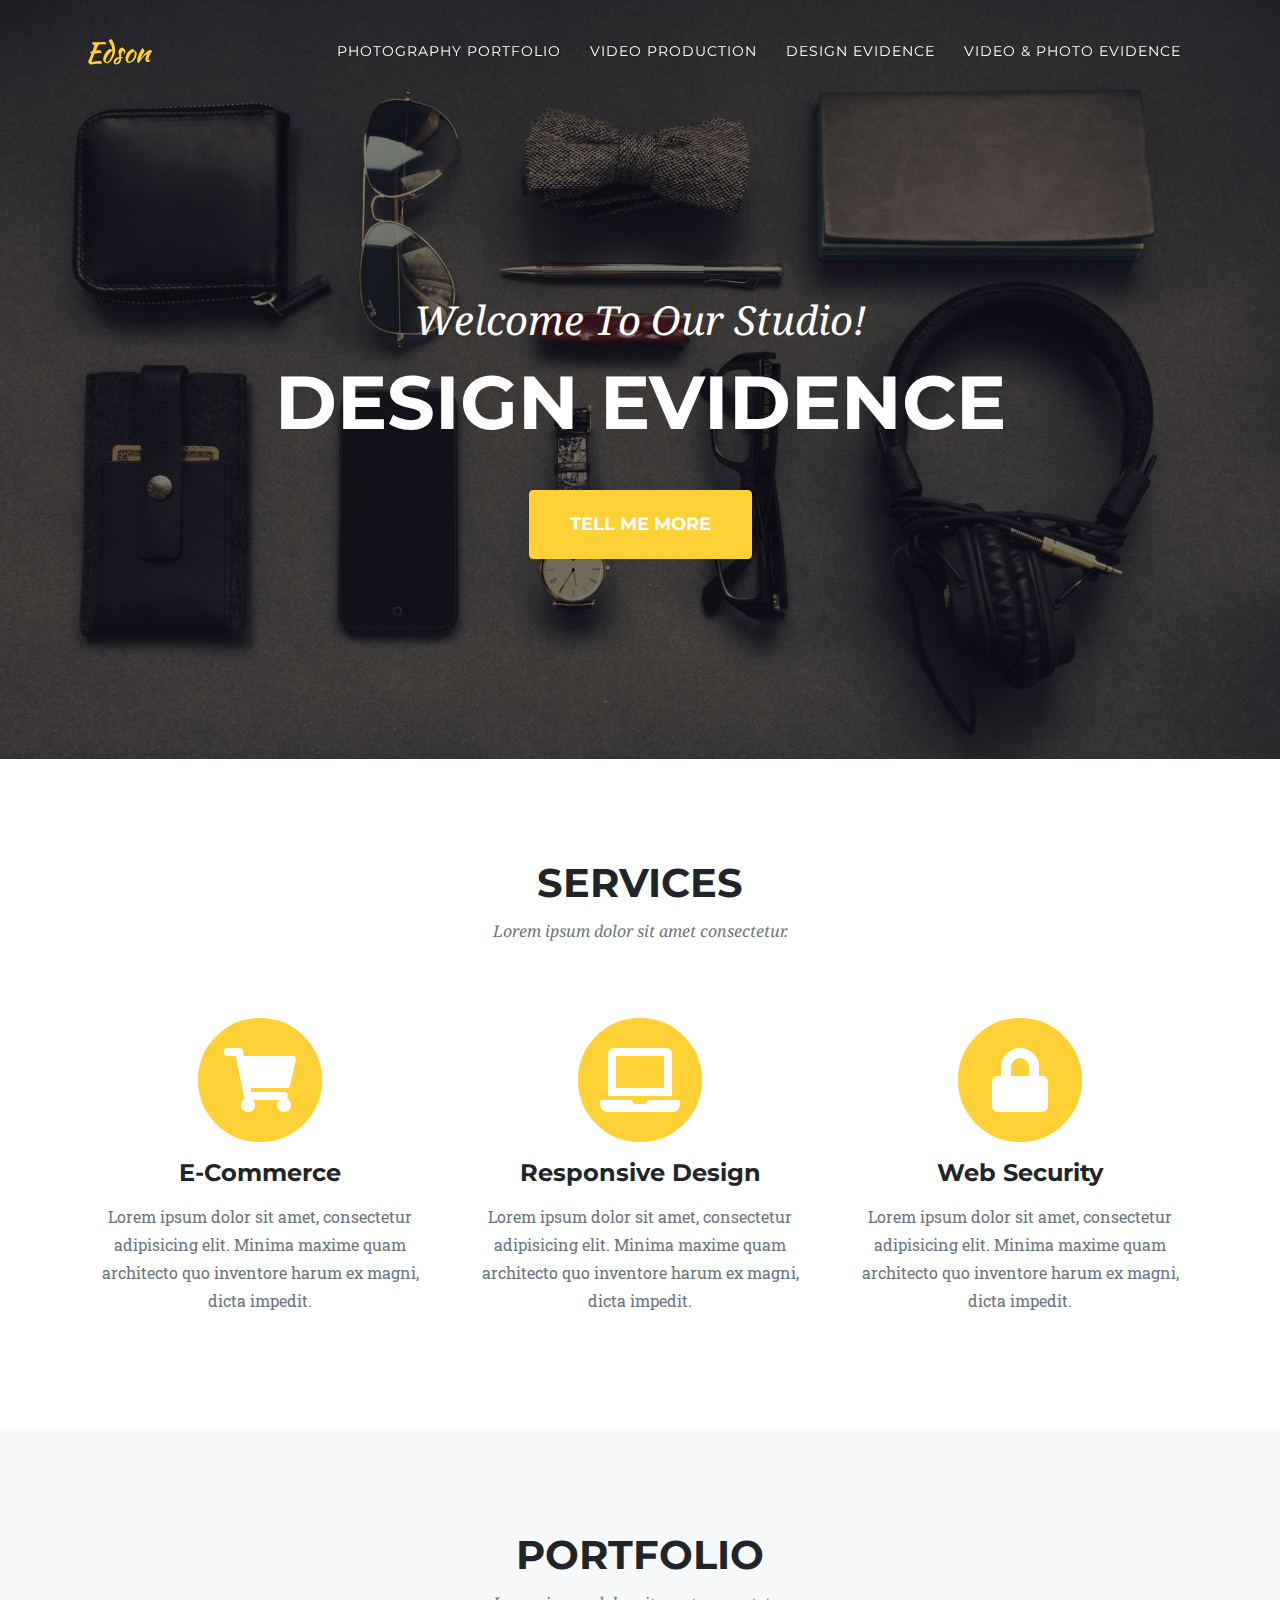
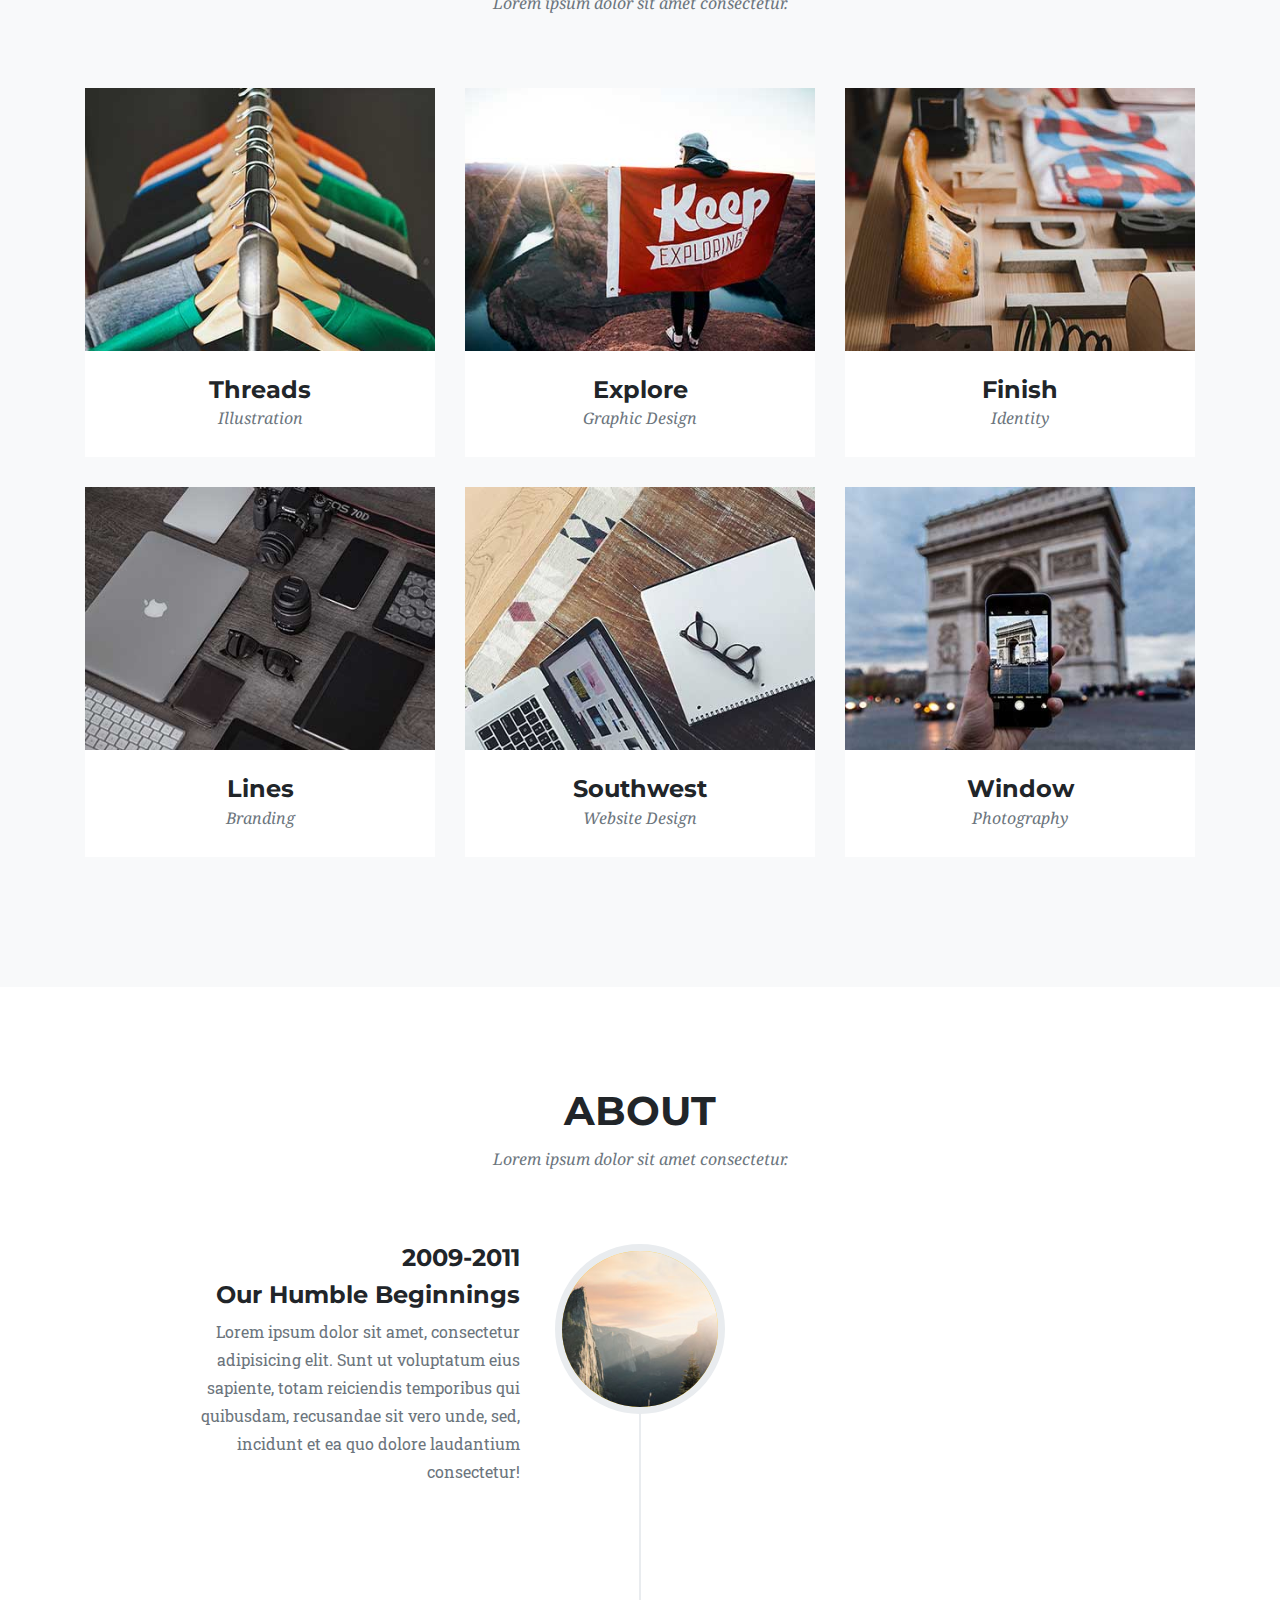
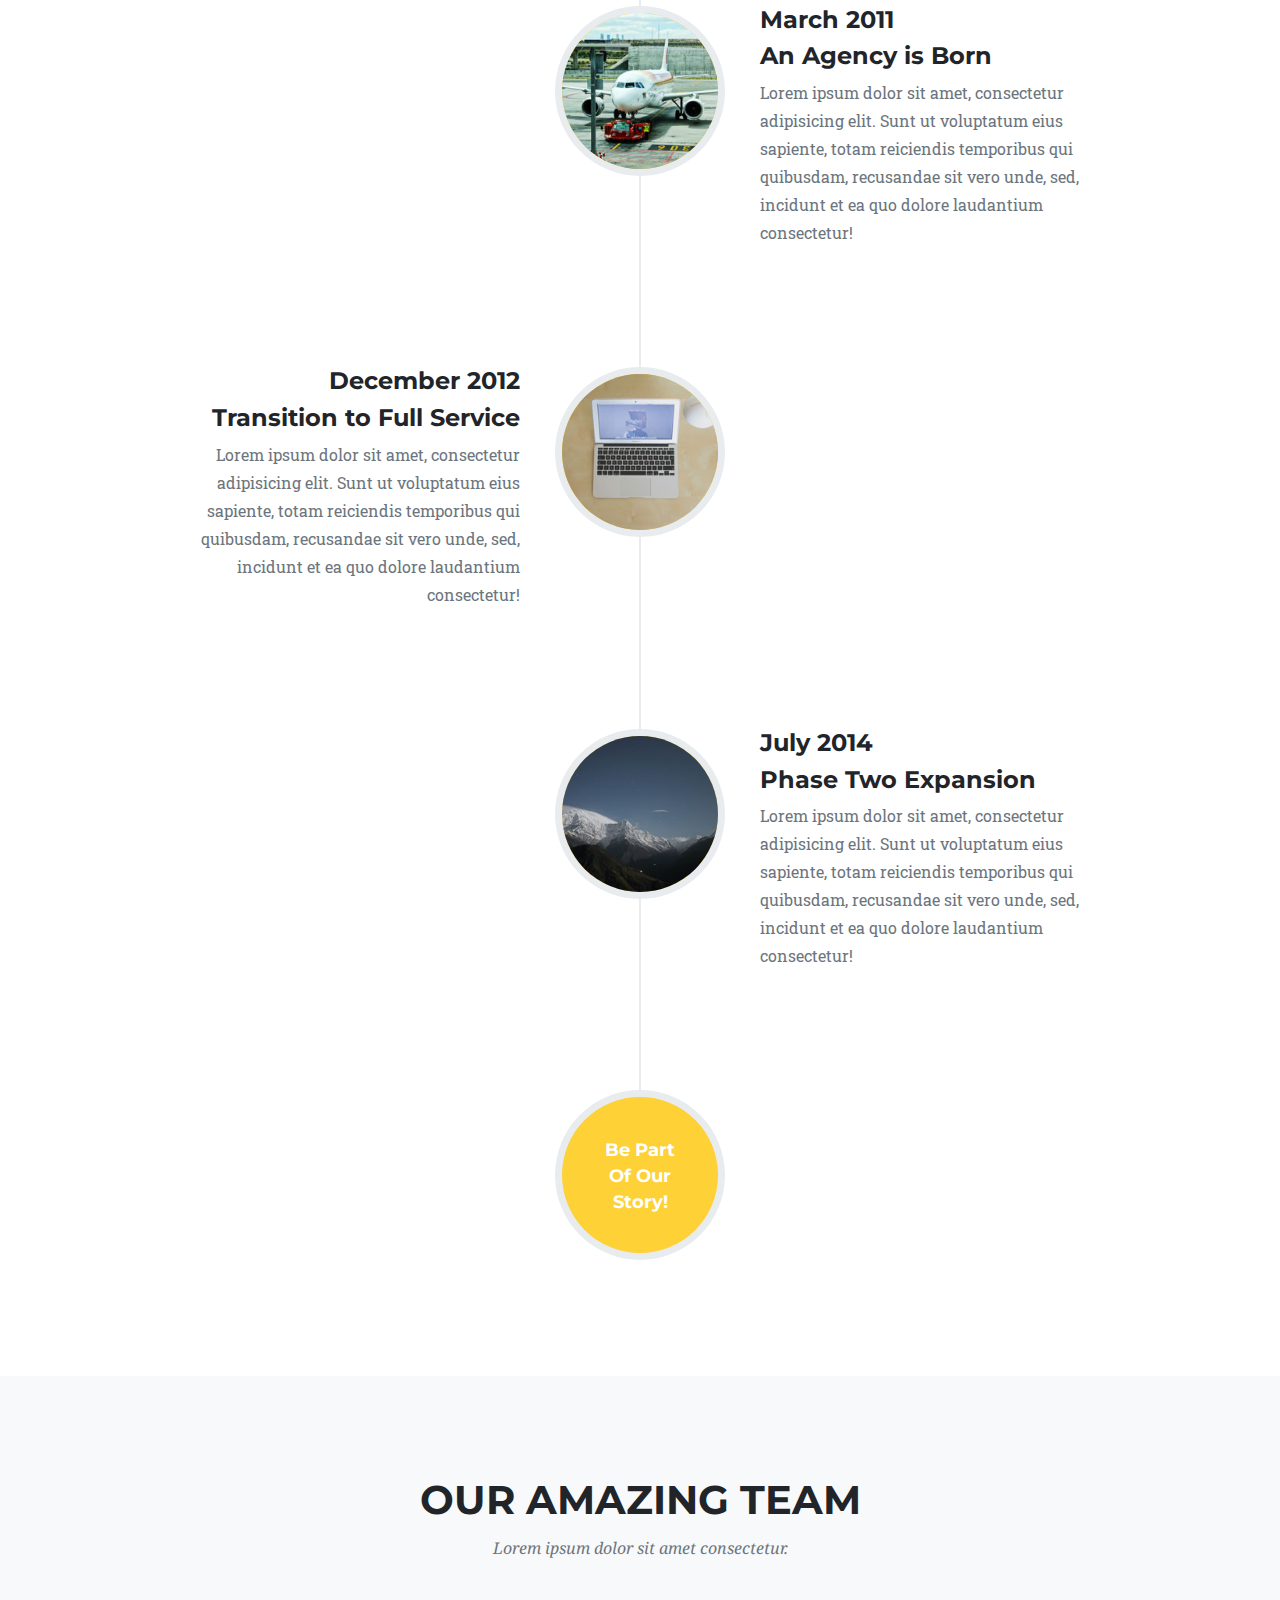
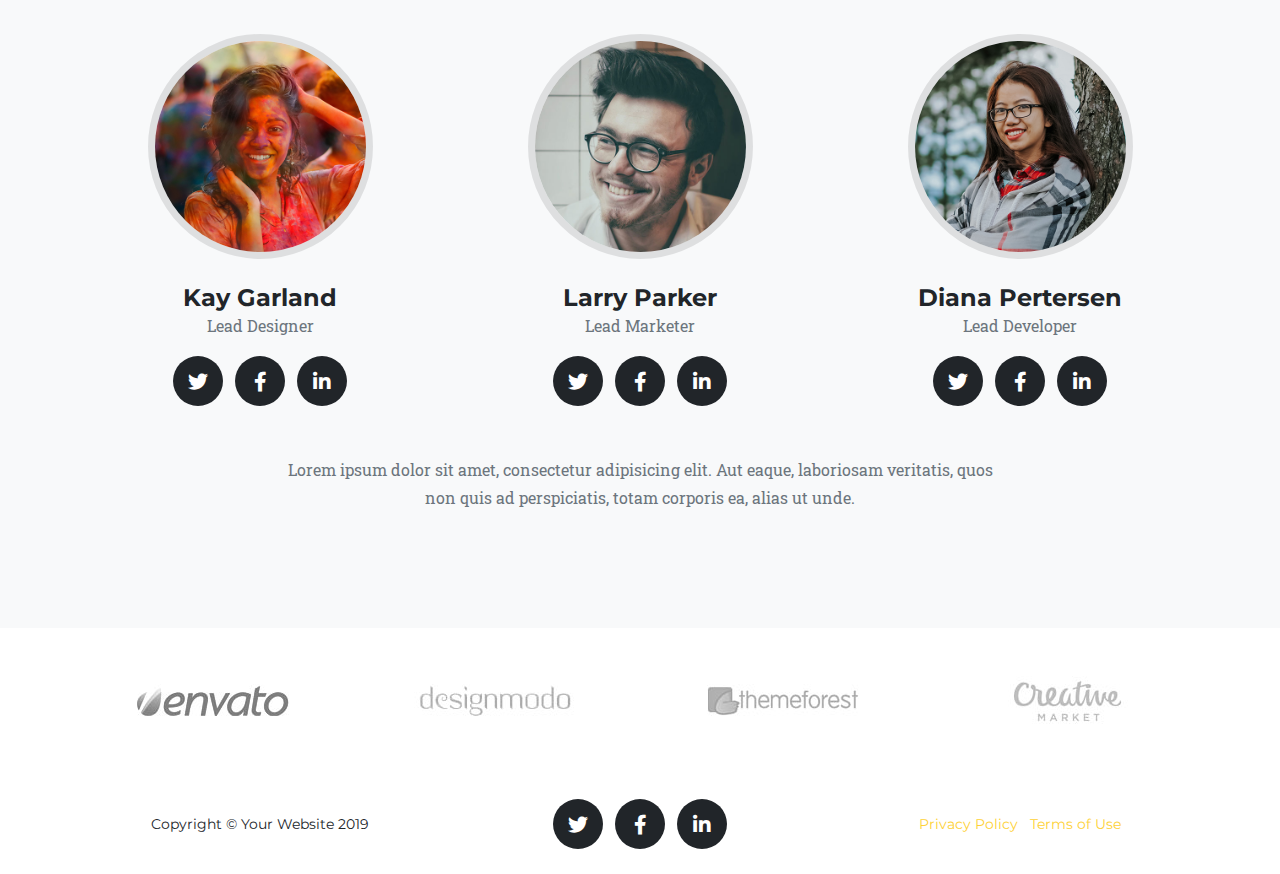
==== commit 387631ca: "updated" ====
--- a/design-evidence.html
+++ b/design-evidence.html
@@ -30,7 +30,7 @@
   <!-- Navigation -->
   <nav class="navbar navbar-expand-lg navbar-dark fixed-top" id="mainNav">
     <div class="container">
-      <a class="navbar-brand" href="index.html">Your Name</a>
+      <a class="navbar-brand" href="index.html">Edson</a>
       <button class="navbar-toggler navbar-toggler-right" type="button" data-toggle="collapse" data-target="#navbarResponsive" aria-controls="navbarResponsive" aria-expanded="false" aria-label="Toggle navigation">
         Menu
         <i class="fas fa-bars"></i>
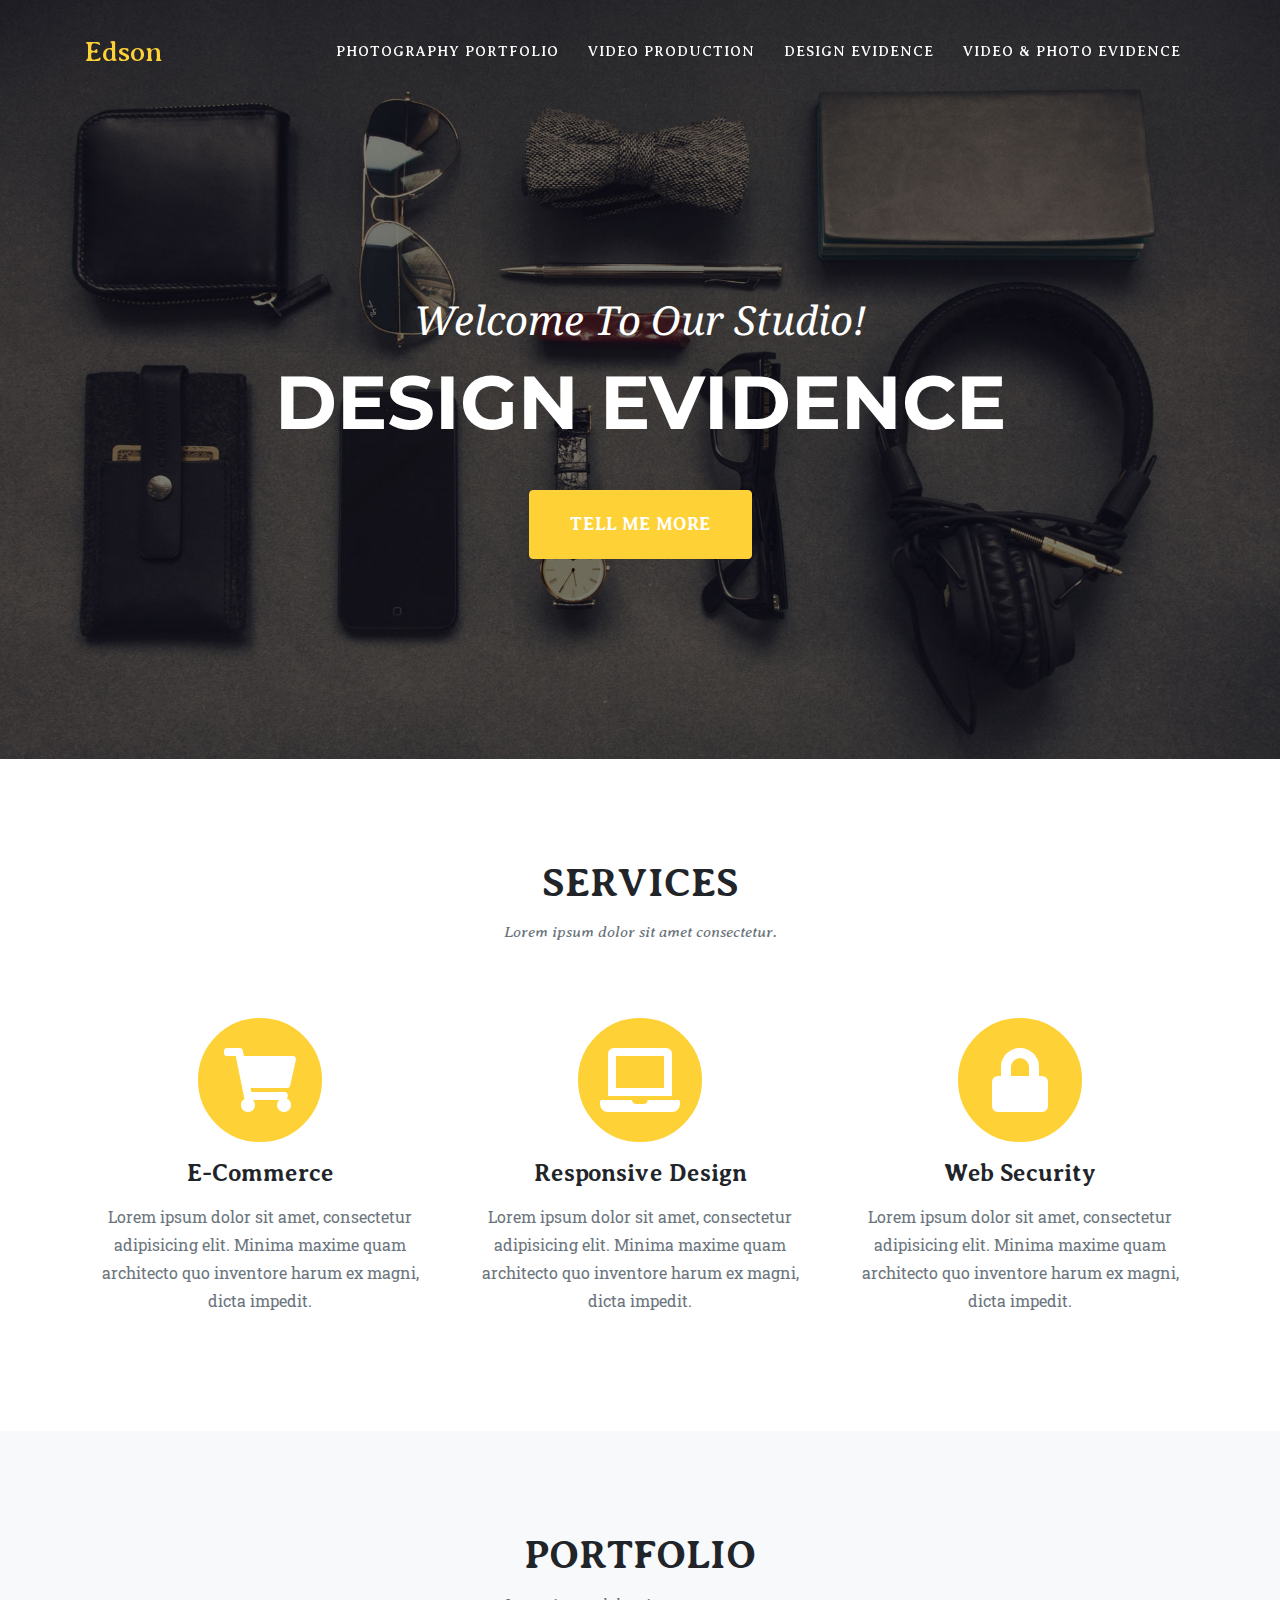
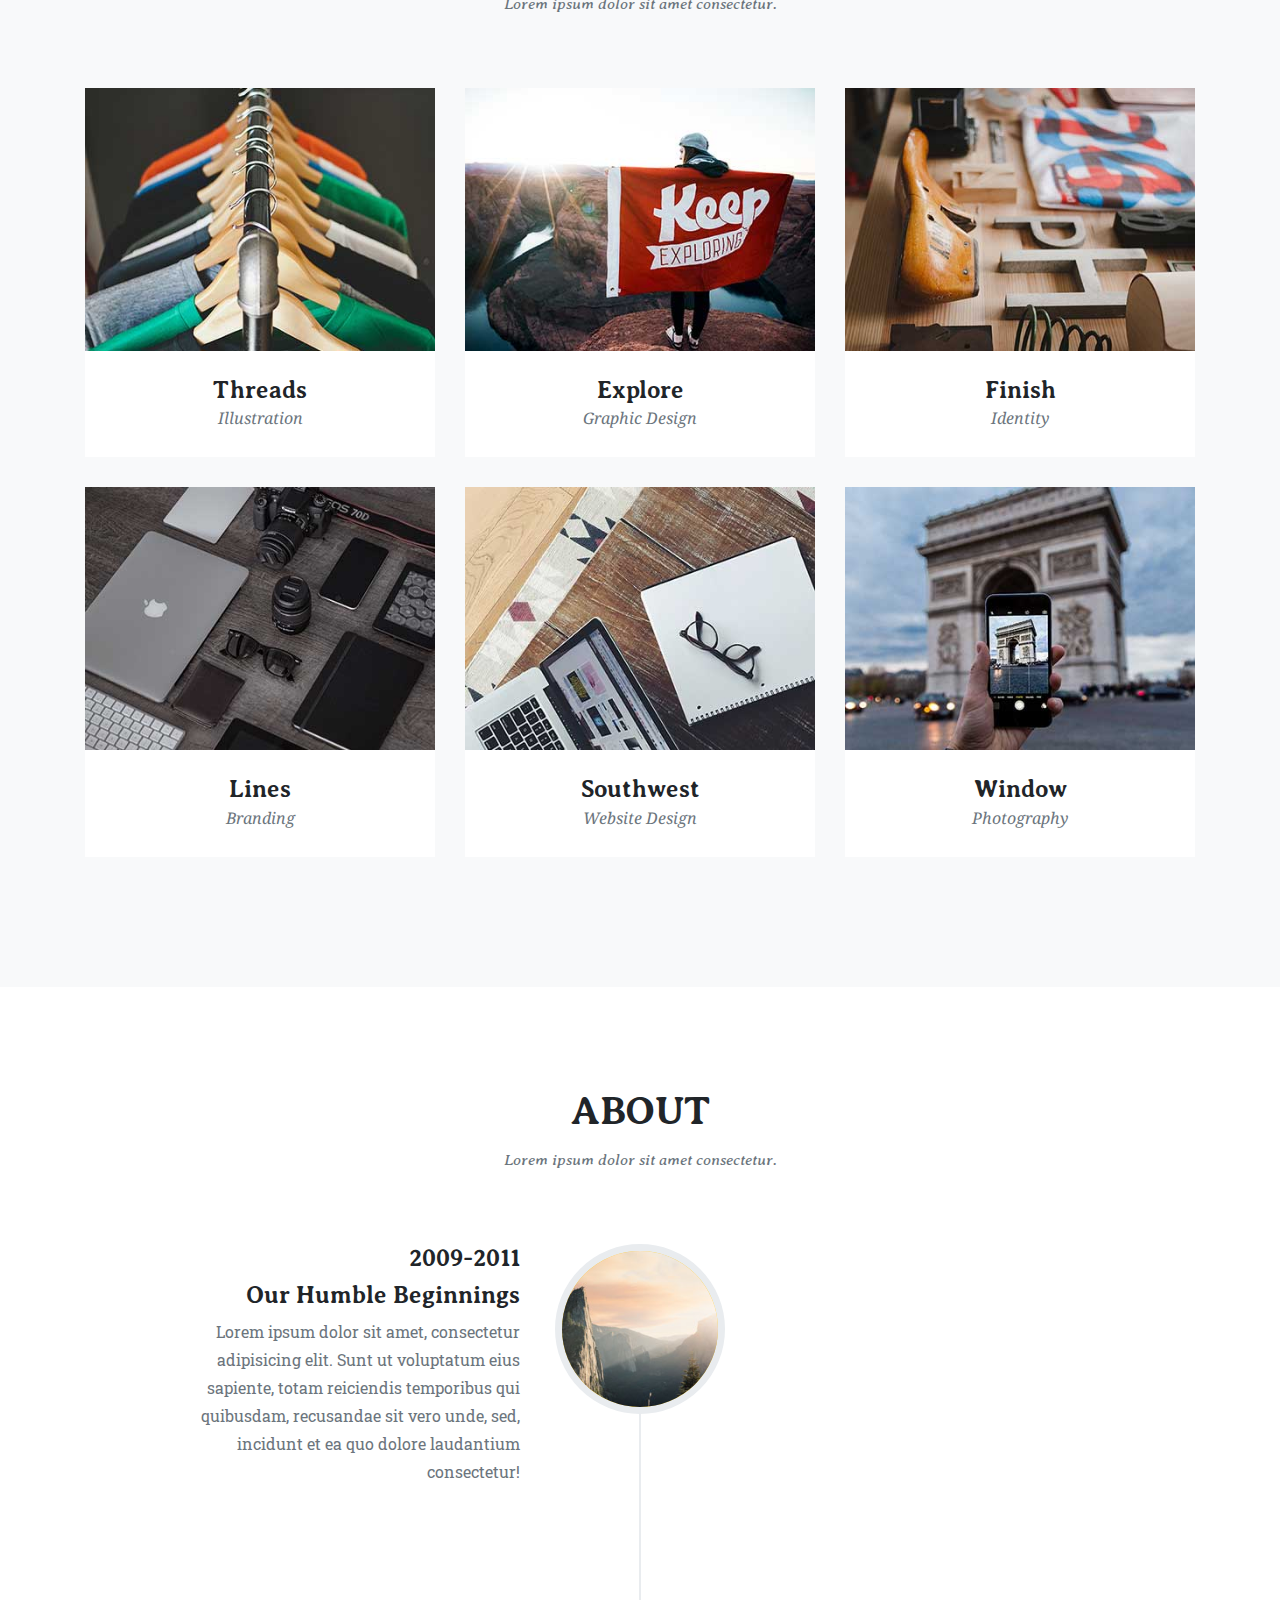
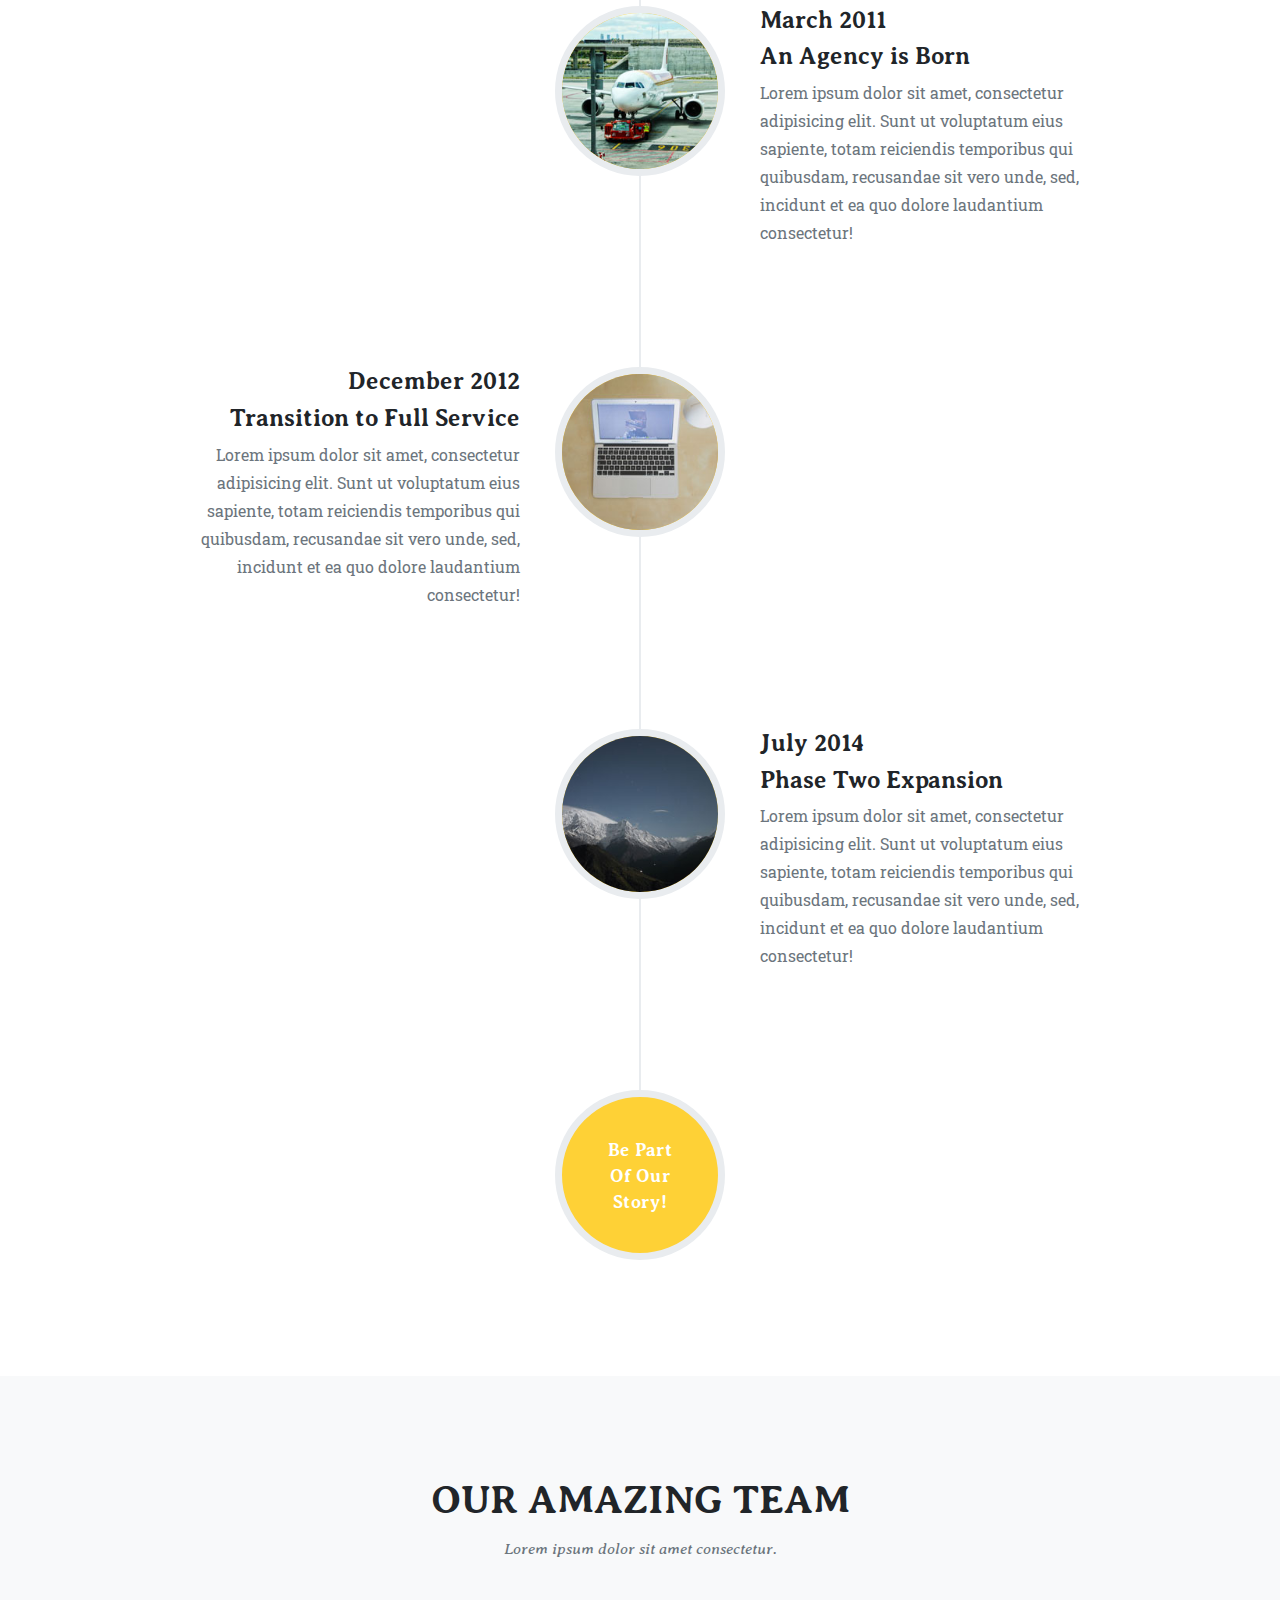
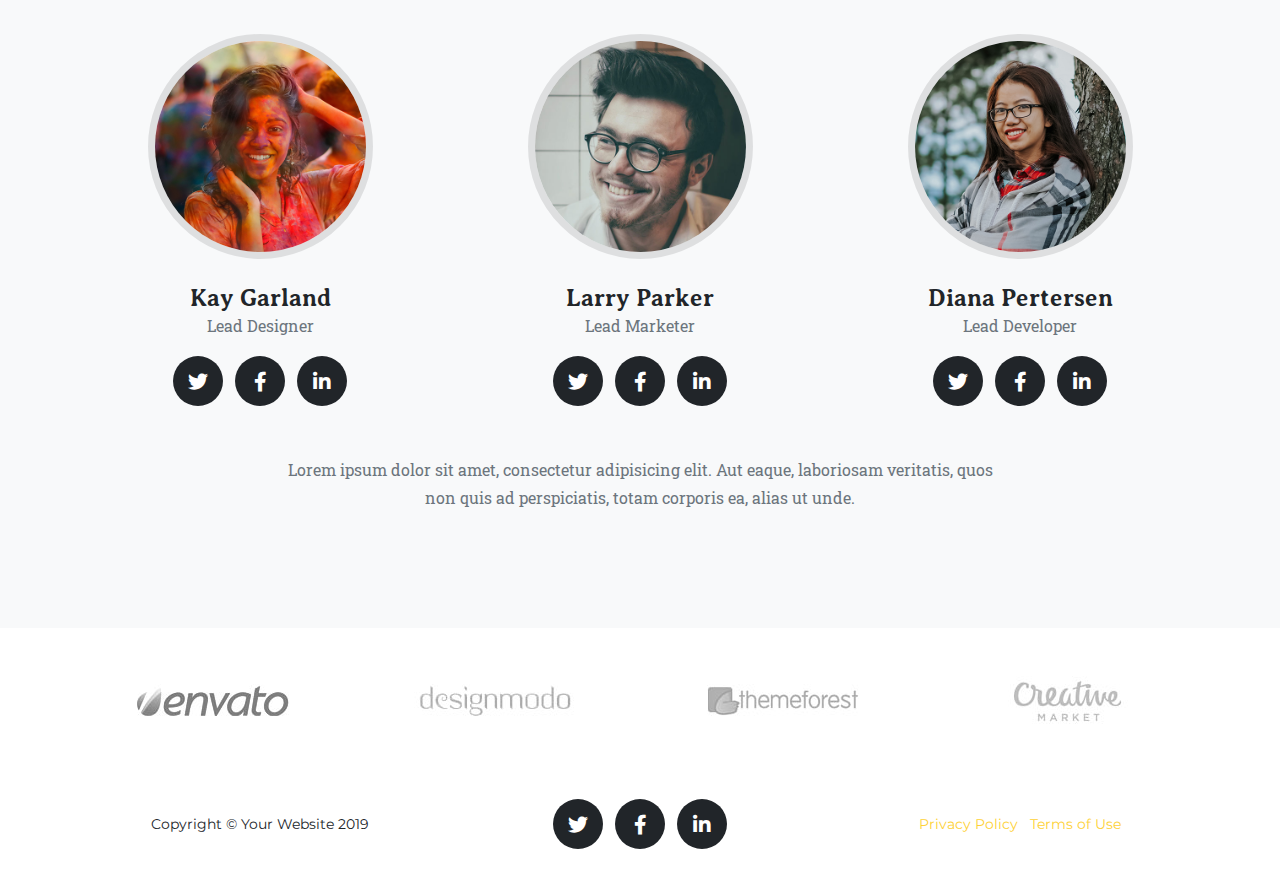
==== commit 363e25d2: "font changed" ====
--- a/design-evidence.html
+++ b/design-evidence.html
@@ -19,7 +19,7 @@
   <link href='https://fonts.googleapis.com/css?family=Kaushan+Script' rel='stylesheet' type='text/css'>
   <link href='https://fonts.googleapis.com/css?family=Droid+Serif:400,700,400italic,700italic' rel='stylesheet' type='text/css'>
   <link href='https://fonts.googleapis.com/css?family=Roboto+Slab:400,100,300,700' rel='stylesheet' type='text/css'>
-
+<link href="https://fonts.googleapis.com/css2?family=Averia+Serif+Libre:ital@1&family=Merriweather:ital,wght@1,300&display=swap" rel="stylesheet">
   <!-- Custom styles for this template -->
   <link href="css/agency.css" rel="stylesheet">
 
--- a/css/agency.css
+++ b/css/agency.css
@@ -32,7 +32,7 @@
 h5,
 h6 {
   font-weight: 700;
-  font-family: 'Montserrat', -apple-system, BlinkMacSystemFont, 'Segoe UI', Roboto, 'Helvetica Neue', Arial, sans-serif, 'Apple Color Emoji', 'Segoe UI Emoji', 'Segoe UI Symbol', 'Noto Color Emoji';
+font-family: 'Averia Serif Libre', cursive;
 }
 
 .page-section {
@@ -51,7 +51,7 @@
   font-style: italic;
   margin-bottom: 75px;
   text-transform: none;
-  font-family: 'Droid Serif', -apple-system, BlinkMacSystemFont, 'Segoe UI', Roboto, 'Helvetica Neue', Arial, sans-serif, 'Apple Color Emoji', 'Segoe UI Emoji', 'Segoe UI Symbol', 'Noto Color Emoji';
+font-family: 'Averia Serif Libre', cursive;
 }
 
 @media (min-width: 768px) {
@@ -83,8 +83,7 @@
 }
 
 .btn {
-  font-family: 'Montserrat', -apple-system, BlinkMacSystemFont, 'Segoe UI', Roboto, 'Helvetica Neue', Arial, sans-serif, 'Apple Color Emoji', 'Segoe UI Emoji', 'Segoe UI Symbol', 'Noto Color Emoji';
-  font-weight: 700;
+font-family: 'Averia Serif Libre', cursive;  font-weight: 700;
 }
 
 .btn-xl {
@@ -119,12 +118,12 @@
   color: white;
   border: 0;
   background-color: #fed136;
-  font-family: 'Montserrat', -apple-system, BlinkMacSystemFont, 'Segoe UI', Roboto, 'Helvetica Neue', Arial, sans-serif, 'Apple Color Emoji', 'Segoe UI Emoji', 'Segoe UI Symbol', 'Noto Color Emoji';
+font-family: 'Averia Serif Libre', cursive;
 }
 
 #mainNav .navbar-brand {
   color: #fed136;
-  font-family: 'Kaushan Script', -apple-system, BlinkMacSystemFont, 'Segoe UI', Roboto, 'Helvetica Neue', Arial, sans-serif, 'Apple Color Emoji', 'Segoe UI Emoji', 'Segoe UI Symbol', 'Noto Color Emoji';
+font-family: 'Averia Serif Libre', cursive;
 }
 
 #mainNav .navbar-brand.active, #mainNav .navbar-brand:active, #mainNav .navbar-brand:focus, #mainNav .navbar-brand:hover {
@@ -137,7 +136,7 @@
   padding: 0.75em 0;
   letter-spacing: 1px;
   color: white;
-  font-family: 'Montserrat', -apple-system, BlinkMacSystemFont, 'Segoe UI', Roboto, 'Helvetica Neue', Arial, sans-serif, 'Apple Color Emoji', 'Segoe UI Emoji', 'Segoe UI Symbol', 'Noto Color Emoji';
+font-family: 'Averia Serif Libre', cursive;
 }
 
 #mainNav .navbar-nav .nav-item .nav-link.active, #mainNav .navbar-nav .nav-item .nav-link:hover {
@@ -198,7 +197,7 @@
   font-weight: 700;
   line-height: 50px;
   margin-bottom: 25px;
-  font-family: 'Montserrat', -apple-system, BlinkMacSystemFont, 'Segoe UI', Roboto, 'Helvetica Neue', Arial, sans-serif, 'Apple Color Emoji', 'Segoe UI Emoji', 'Segoe UI Symbol', 'Noto Color Emoji';
+font-family: 'Averia Serif Libre', cursive;
 }
 
 @media (min-width: 768px) {
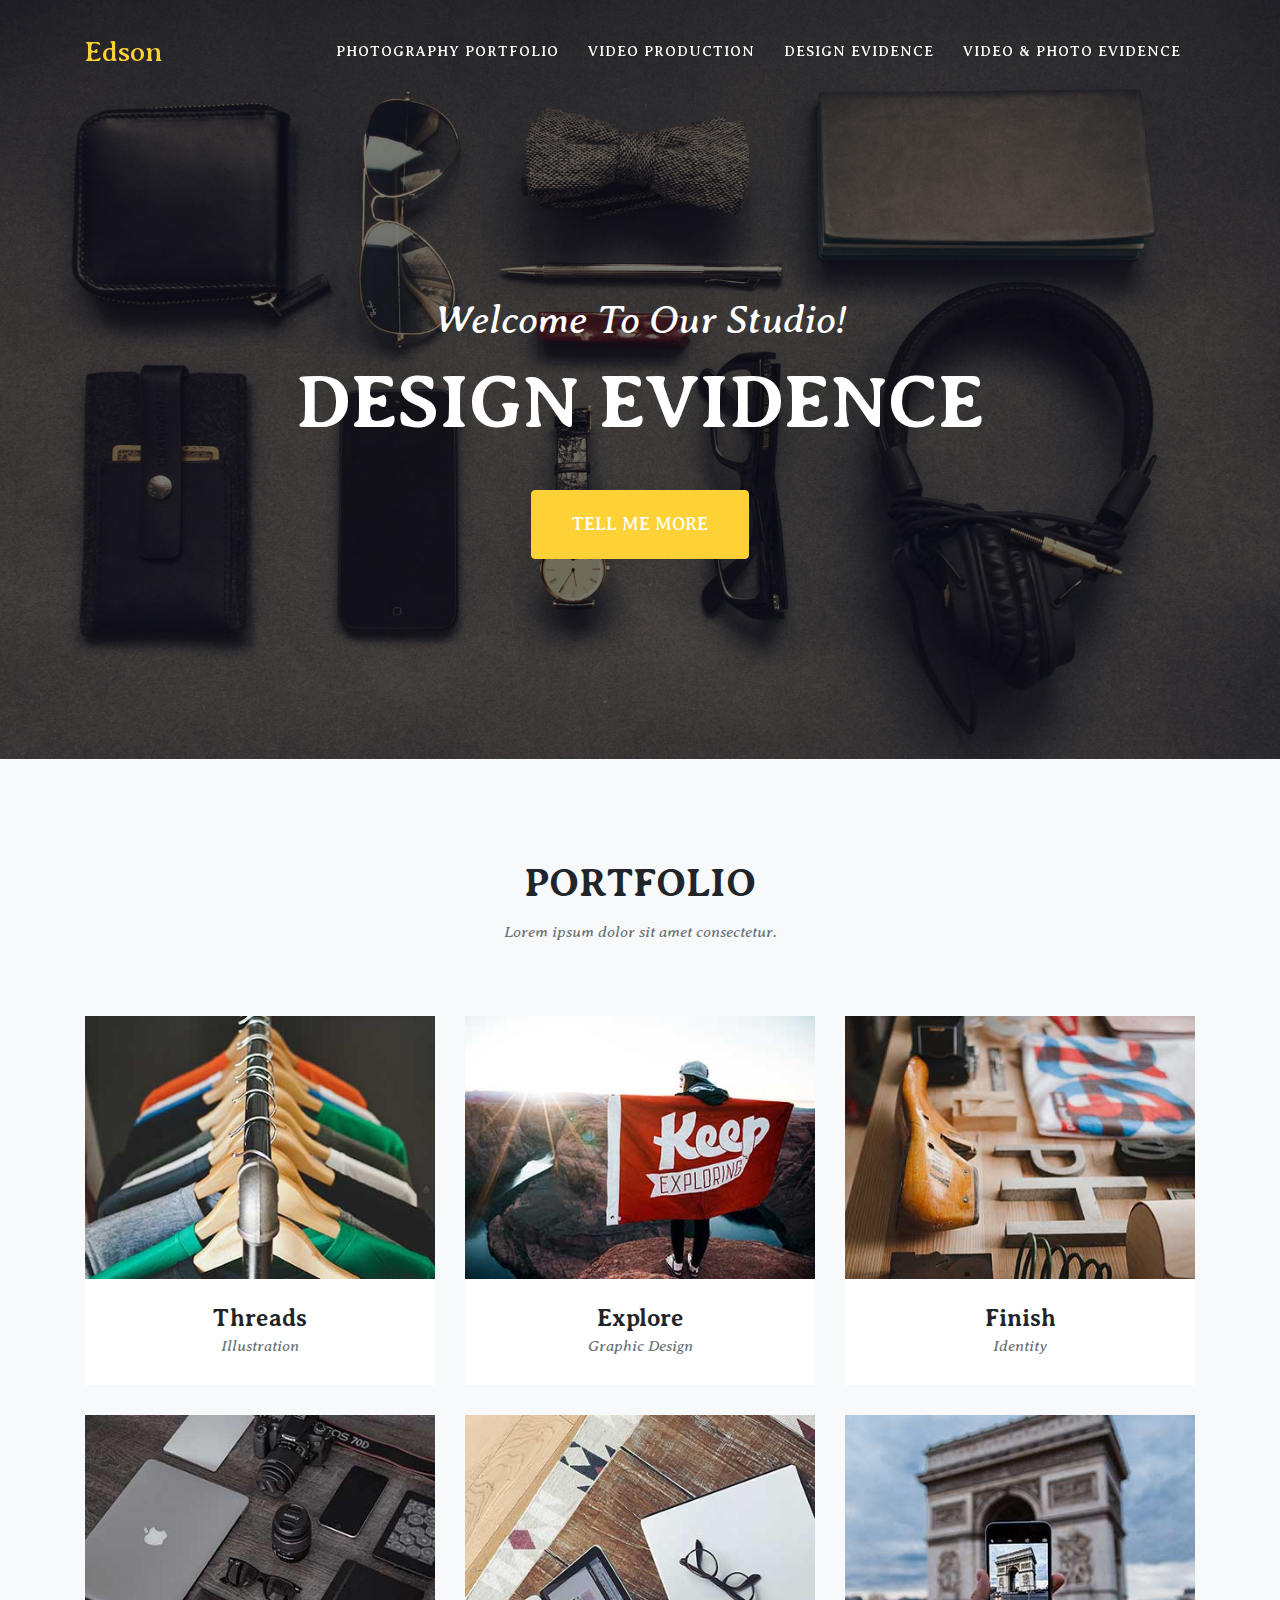
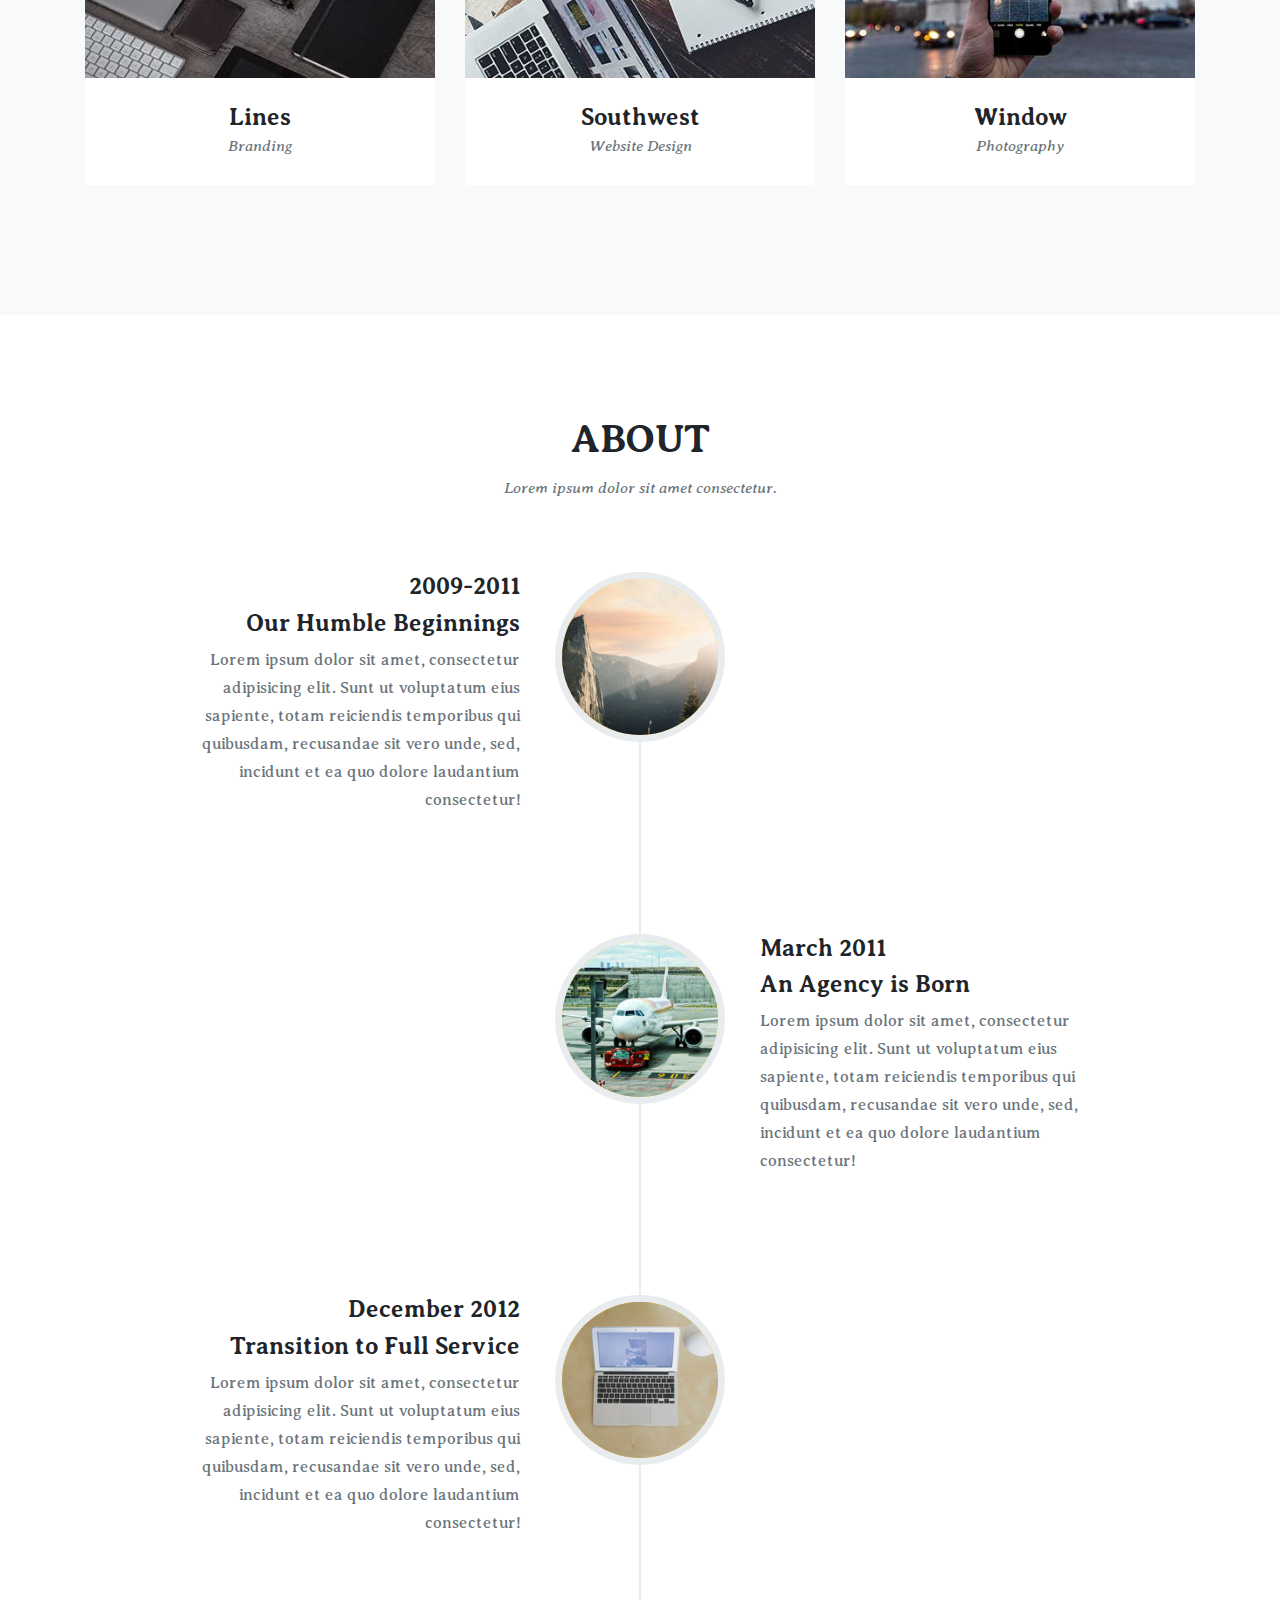
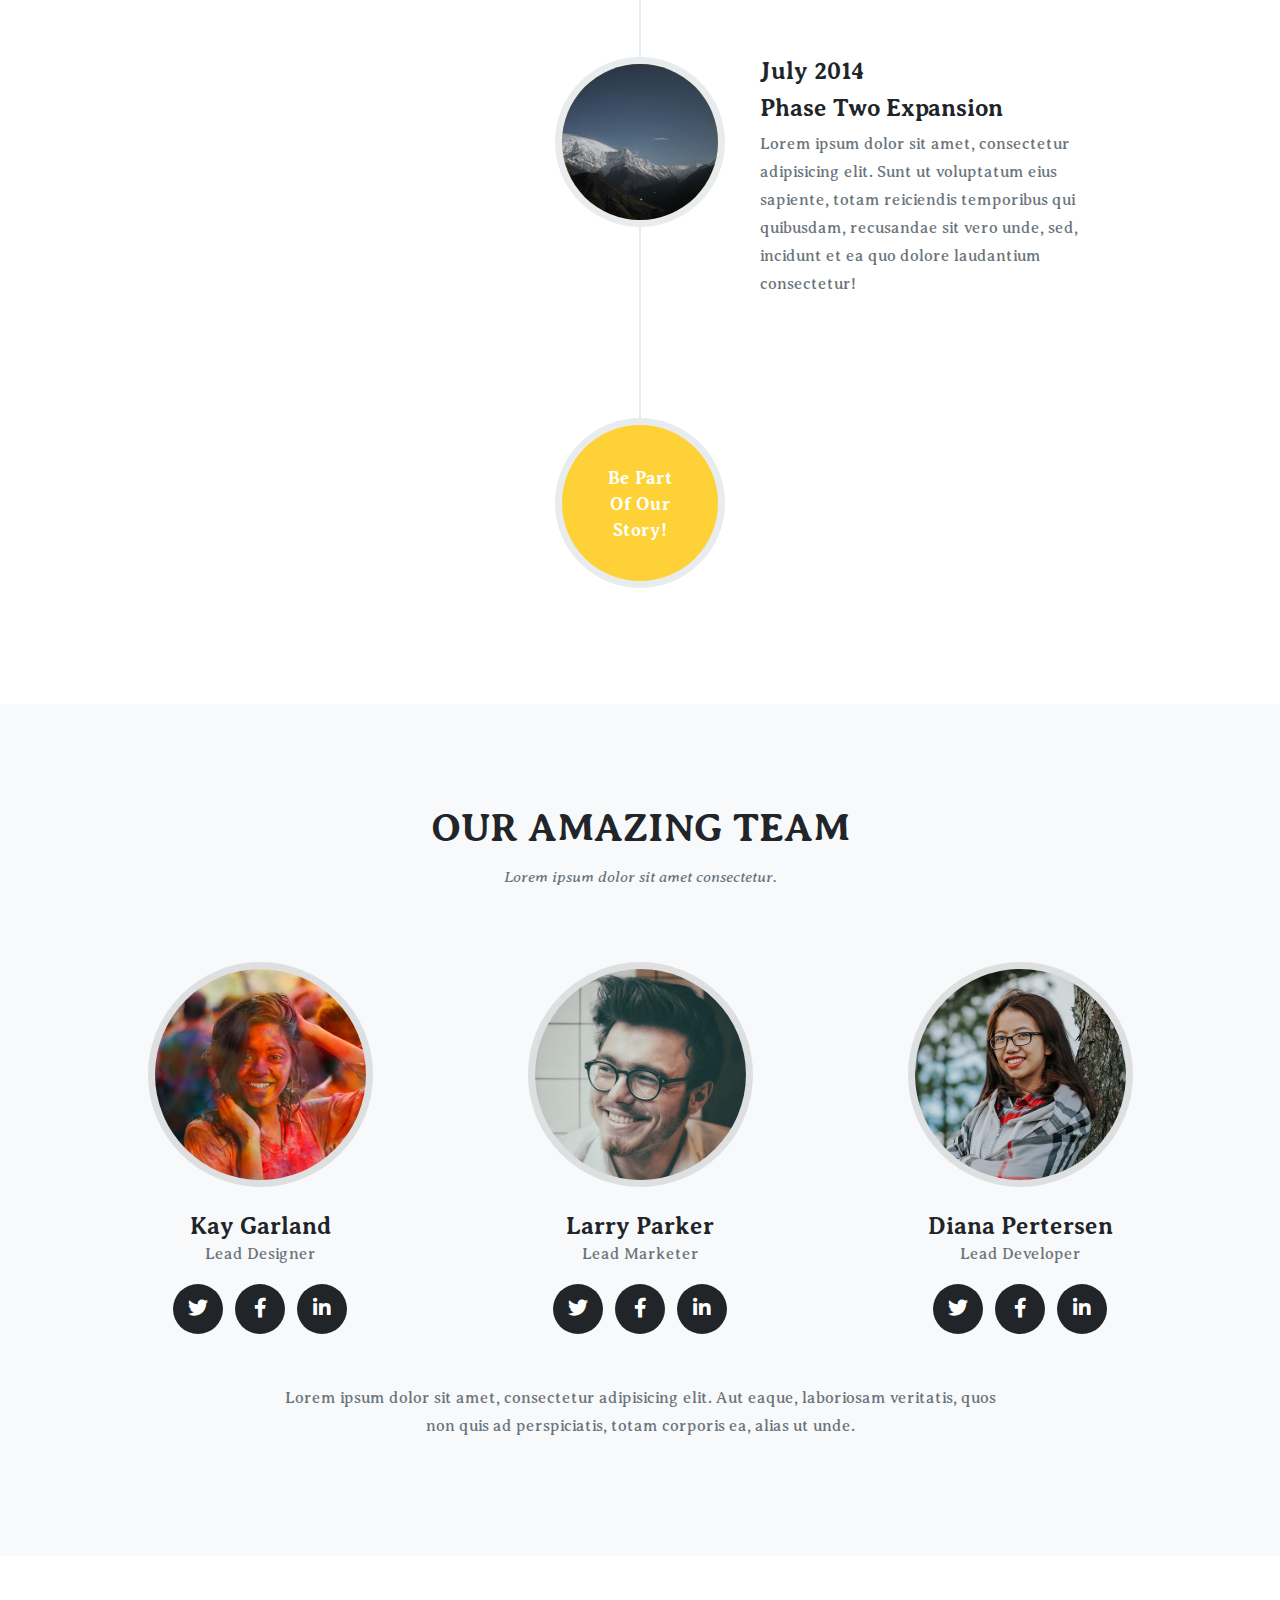
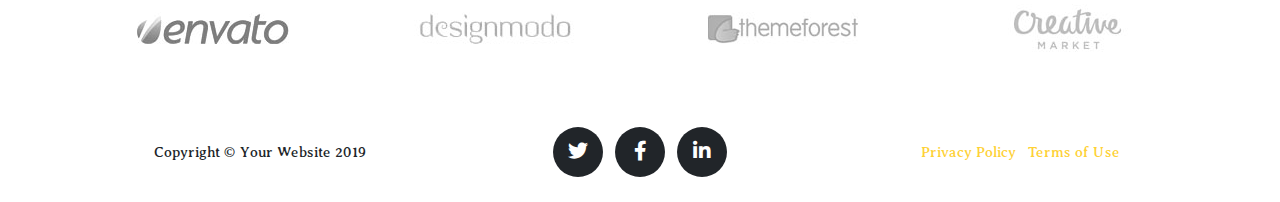
==== commit 1ebec3e2: "Updated2" ====
--- a/design-evidence.html
+++ b/design-evidence.html
@@ -66,43 +66,7 @@
     </div>
   </header>
 
-  <!-- Services -->
-  <section class="page-section" id="services">
-    <div class="container">
-      <div class="row">
-        <div class="col-lg-12 text-center">
-          <h2 class="section-heading text-uppercase">Services</h2>
-          <h3 class="section-subheading text-muted">Lorem ipsum dolor sit amet consectetur.</h3>
-        </div>
-      </div>
-      <div class="row text-center">
-        <div class="col-md-4">
-          <span class="fa-stack fa-4x">
-            <i class="fas fa-circle fa-stack-2x text-primary"></i>
-            <i class="fas fa-shopping-cart fa-stack-1x fa-inverse"></i>
-          </span>
-          <h4 class="service-heading">E-Commerce</h4>
-          <p class="text-muted">Lorem ipsum dolor sit amet, consectetur adipisicing elit. Minima maxime quam architecto quo inventore harum ex magni, dicta impedit.</p>
-        </div>
-        <div class="col-md-4">
-          <span class="fa-stack fa-4x">
-            <i class="fas fa-circle fa-stack-2x text-primary"></i>
-            <i class="fas fa-laptop fa-stack-1x fa-inverse"></i>
-          </span>
-          <h4 class="service-heading">Responsive Design</h4>
-          <p class="text-muted">Lorem ipsum dolor sit amet, consectetur adipisicing elit. Minima maxime quam architecto quo inventore harum ex magni, dicta impedit.</p>
-        </div>
-        <div class="col-md-4">
-          <span class="fa-stack fa-4x">
-            <i class="fas fa-circle fa-stack-2x text-primary"></i>
-            <i class="fas fa-lock fa-stack-1x fa-inverse"></i>
-          </span>
-          <h4 class="service-heading">Web Security</h4>
-          <p class="text-muted">Lorem ipsum dolor sit amet, consectetur adipisicing elit. Minima maxime quam architecto quo inventore harum ex magni, dicta impedit.</p>
-        </div>
-      </div>
-    </div>
-  </section>
+
 
   <!-- Portfolio Grid -->
   <section class="bg-light page-section" id="portfolio">
--- a/css/agency.css
+++ b/css/agency.css
@@ -6,7 +6,7 @@
 
 body {
   overflow-x: hidden;
-  font-family: 'Roboto Slab', -apple-system, BlinkMacSystemFont, 'Segoe UI', Roboto, 'Helvetica Neue', Arial, sans-serif, 'Apple Color Emoji', 'Segoe UI Emoji', 'Segoe UI Symbol', 'Noto Color Emoji';
+  font-family: 'Averia Serif Libre', cursive;
 }
 
 p {
@@ -83,7 +83,7 @@
 }
 
 .btn {
-font-family: 'Averia Serif Libre', cursive;  font-weight: 700;
+  font-family: 'Averia Serif Libre', cursive;
 }
 
 .btn-xl {
@@ -189,7 +189,7 @@
   font-style: italic;
   line-height: 22px;
   margin-bottom: 25px;
-  font-family: 'Droid Serif', -apple-system, BlinkMacSystemFont, 'Segoe UI', Roboto, 'Helvetica Neue', Arial, sans-serif, 'Apple Color Emoji', 'Segoe UI Emoji', 'Segoe UI Symbol', 'Noto Color Emoji';
+  font-family: 'Averia Serif Libre', cursive;
 }
 
 header.masthead .intro-text .intro-heading {
@@ -210,14 +210,14 @@
     font-style: italic;
     line-height: 40px;
     margin-bottom: 25px;
-    font-family: 'Droid Serif', -apple-system, BlinkMacSystemFont, 'Segoe UI', Roboto, 'Helvetica Neue', Arial, sans-serif, 'Apple Color Emoji', 'Segoe UI Emoji', 'Segoe UI Symbol', 'Noto Color Emoji';
+    font-family: 'Averia Serif Libre', cursive;
   }
   header.masthead .intro-text .intro-heading {
     font-size: 75px;
     font-weight: 700;
     line-height: 75px;
     margin-bottom: 50px;
-    font-family: 'Montserrat', -apple-system, BlinkMacSystemFont, 'Segoe UI', Roboto, 'Helvetica Neue', Arial, sans-serif, 'Apple Color Emoji', 'Segoe UI Emoji', 'Segoe UI Symbol', 'Noto Color Emoji';
+    font-family: 'Averia Serif Libre', cursive;
   }
 }
 
@@ -289,7 +289,7 @@
   font-size: 16px;
   font-style: italic;
   margin: 0;
-  font-family: 'Droid Serif', -apple-system, BlinkMacSystemFont, 'Segoe UI', Roboto, 'Helvetica Neue', Arial, sans-serif, 'Apple Color Emoji', 'Segoe UI Emoji', 'Segoe UI Symbol', 'Noto Color Emoji';
+  font-family: 'Averia Serif Libre', cursive;
 }
 
 #portfolio * {
@@ -325,7 +325,7 @@
   font-size: 16px;
   font-style: italic;
   margin: 20px 0 30px;
-  font-family: 'Droid Serif', -apple-system, BlinkMacSystemFont, 'Segoe UI', Roboto, 'Helvetica Neue', Arial, sans-serif, 'Apple Color Emoji', 'Segoe UI Emoji', 'Segoe UI Symbol', 'Noto Color Emoji';
+  font-family: 'Averia Serif Libre', cursive;
 }
 
 .portfolio-modal .modal-content ul.list-inline {
@@ -619,25 +619,25 @@
 section#contact ::-webkit-input-placeholder {
   font-weight: 700;
   color: #ced4da;
-  font-family: 'Montserrat', -apple-system, BlinkMacSystemFont, 'Segoe UI', Roboto, 'Helvetica Neue', Arial, sans-serif, 'Apple Color Emoji', 'Segoe UI Emoji', 'Segoe UI Symbol', 'Noto Color Emoji';
+  font-family: 'Averia Serif Libre', cursive;
 }
 
 section#contact :-moz-placeholder {
   font-weight: 700;
   color: #ced4da;
-  font-family: 'Montserrat', -apple-system, BlinkMacSystemFont, 'Segoe UI', Roboto, 'Helvetica Neue', Arial, sans-serif, 'Apple Color Emoji', 'Segoe UI Emoji', 'Segoe UI Symbol', 'Noto Color Emoji';
+  font-family: 'Averia Serif Libre', cursive;
 }
 
 section#contact ::-moz-placeholder {
   font-weight: 700;
   color: #ced4da;
-  font-family: 'Montserrat', -apple-system, BlinkMacSystemFont, 'Segoe UI', Roboto, 'Helvetica Neue', Arial, sans-serif, 'Apple Color Emoji', 'Segoe UI Emoji', 'Segoe UI Symbol', 'Noto Color Emoji';
+  font-family: 'Averia Serif Libre', cursive;
 }
 
 section#contact :-ms-input-placeholder {
   font-weight: 700;
   color: #ced4da;
-  font-family: 'Montserrat', -apple-system, BlinkMacSystemFont, 'Segoe UI', Roboto, 'Helvetica Neue', Arial, sans-serif, 'Apple Color Emoji', 'Segoe UI Emoji', 'Segoe UI Symbol', 'Noto Color Emoji';
+  font-family: 'Averia Serif Libre', cursive;
 }
 
 .footer {
@@ -649,7 +649,7 @@
   font-size: 90%;
   line-height: 40px;
   text-transform: none;
-  font-family: 'Montserrat', -apple-system, BlinkMacSystemFont, 'Segoe UI', Roboto, 'Helvetica Neue', Arial, sans-serif, 'Apple Color Emoji', 'Segoe UI Emoji', 'Segoe UI Symbol', 'Noto Color Emoji';
+  font-family: 'Averia Serif Libre', cursive;
 }
 
 .footer ul.quicklinks {
@@ -657,7 +657,7 @@
   line-height: 40px;
   margin-bottom: 0;
   text-transform: none;
-  font-family: 'Montserrat', -apple-system, BlinkMacSystemFont, 'Segoe UI', Roboto, 'Helvetica Neue', Arial, sans-serif, 'Apple Color Emoji', 'Segoe UI Emoji', 'Segoe UI Symbol', 'Noto Color Emoji';
+  font-family: 'Averia Serif Libre', cursive;
 }
 
 ul.social-buttons {
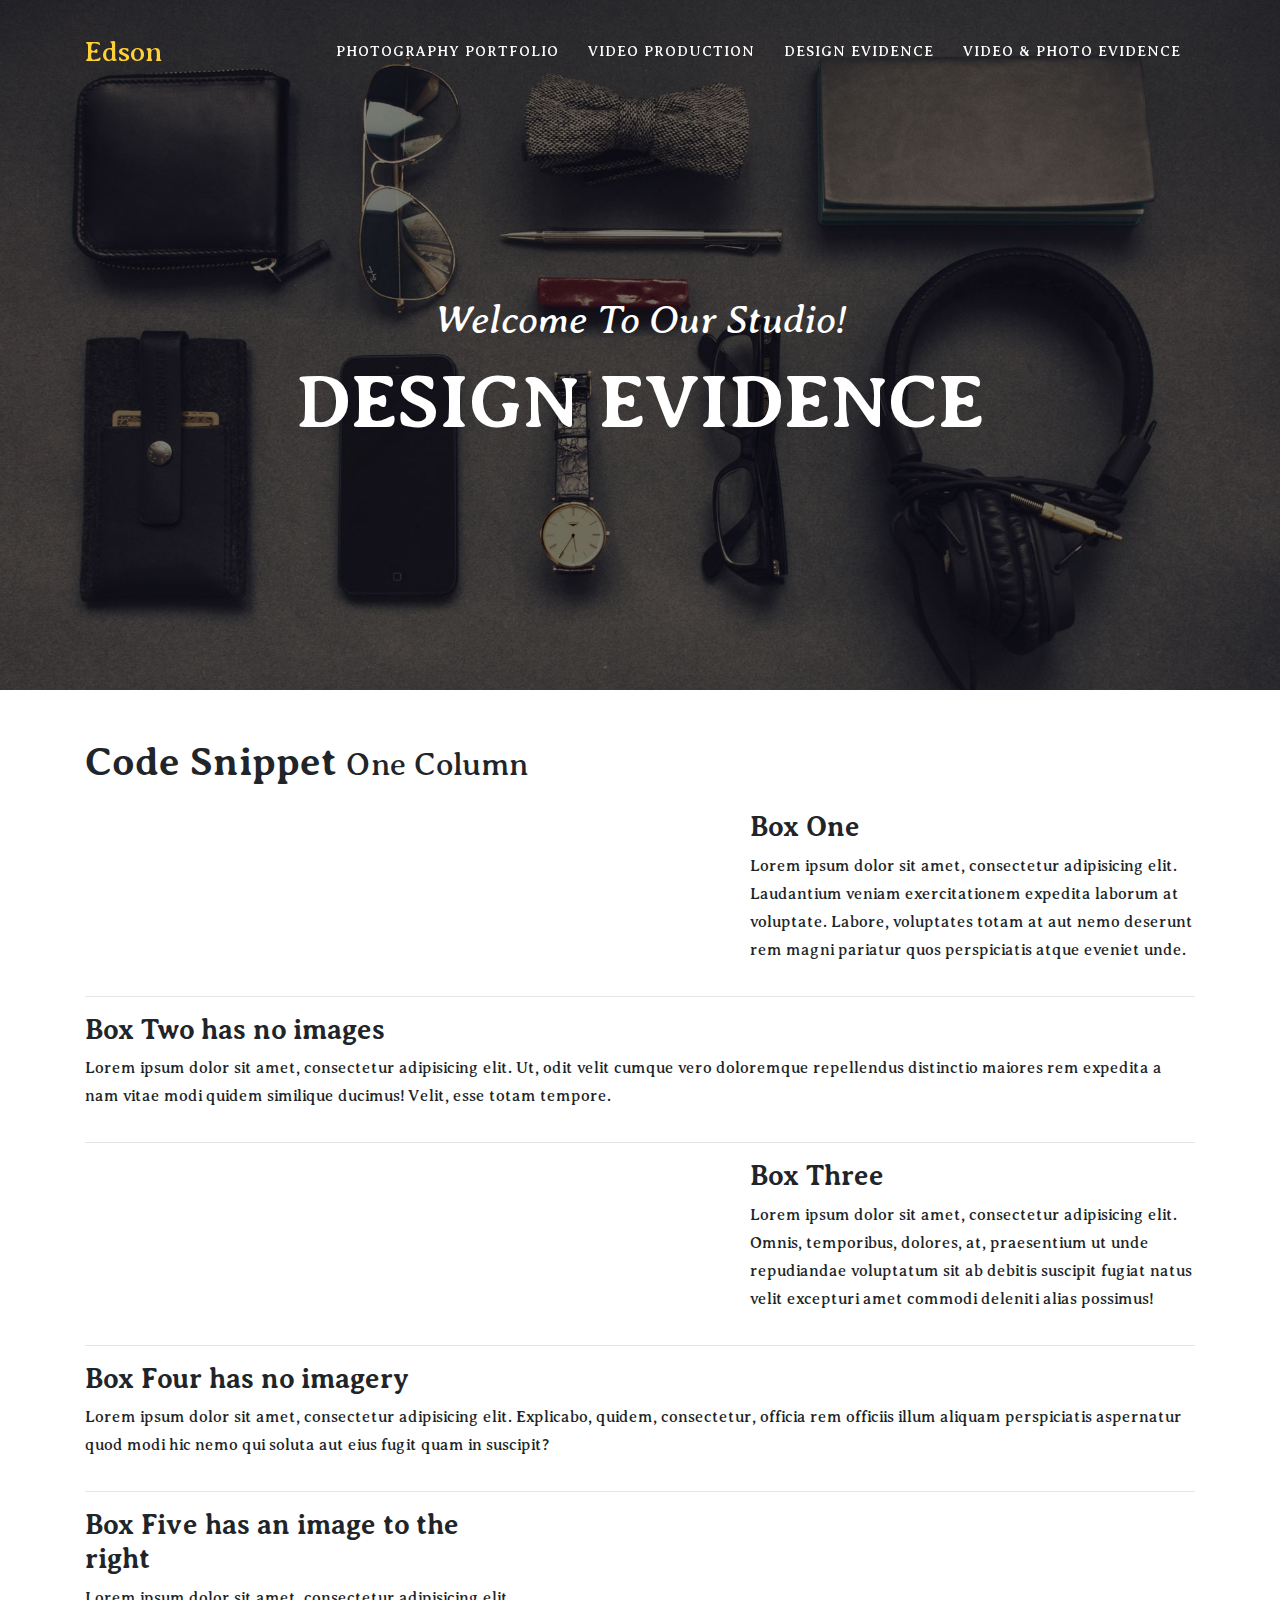
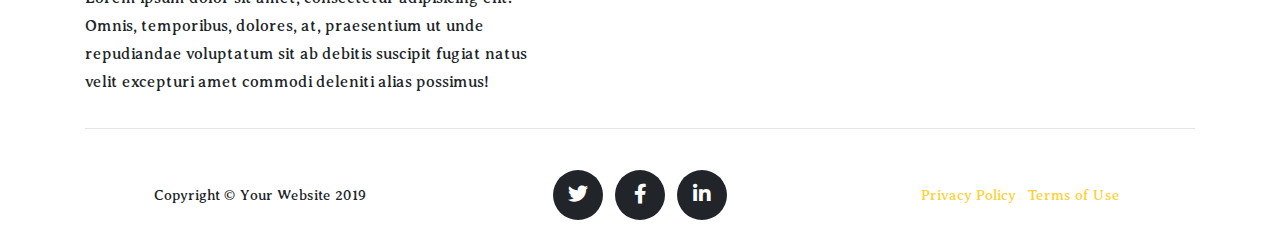
==== commit 356b3e3f: "Pages updated" ====
--- a/design-evidence.html
+++ b/design-evidence.html
@@ -61,310 +61,93 @@
       <div class="intro-text">
         <div class="intro-lead-in">Welcome To Our Studio!</div>
         <div class="intro-heading text-uppercase">Design Evidence</div>
-        <a class="btn btn-primary btn-xl text-uppercase js-scroll-trigger" href="#services">Tell Me More</a>
-      </div>
+      
     </div>
   </header>
 
 
 
-  <!-- Portfolio Grid -->
-  <section class="bg-light page-section" id="portfolio">
-    <div class="container">
+  <!-- Page Content -->
+    <div class="container mt-5">
+
+      <!-- Page Heading -->
+      <h1 class="my-4">Code Snippet
+        <small>One Column</small>
+      </h1>
+
+      <!-- Project One -->
       <div class="row">
-        <div class="col-lg-12 text-center">
-          <h2 class="section-heading text-uppercase">Portfolio</h2>
-          <h3 class="section-subheading text-muted">Lorem ipsum dolor sit amet consectetur.</h3>
-        </div>
-      </div>
+        <div class="col-md-7">
+            <img class="img-fluid rounded mb-3 mb-md-0" src="http://placehold.it/700x300" alt="">
+        </div>
+        <div class="col-md-5">
+          <h3>Box One</h3>
+          <p>Lorem ipsum dolor sit amet, consectetur adipisicing elit. Laudantium veniam exercitationem expedita laborum at voluptate. Labore, voluptates totam at aut nemo deserunt rem magni pariatur quos perspiciatis atque eveniet unde.</p>
+        </div>
+      </div>
+      <!-- /.row -->
+
+      <hr>
+
+      <!-- Project Two -->
       <div class="row">
-        <div class="col-md-4 col-sm-6 portfolio-item">
-          <a class="portfolio-link" data-toggle="modal" href="#portfolioModal1">
-            <div class="portfolio-hover">
-              <div class="portfolio-hover-content">
-                <i class="fas fa-plus fa-3x"></i>
-              </div>
-            </div>
-            <img class="img-fluid" src="img/portfolio/01-thumbnail.jpg" alt="">
-          </a>
-          <div class="portfolio-caption">
-            <h4>Threads</h4>
-            <p class="text-muted">Illustration</p>
-          </div>
-        </div>
-        <div class="col-md-4 col-sm-6 portfolio-item">
-          <a class="portfolio-link" data-toggle="modal" href="#portfolioModal2">
-            <div class="portfolio-hover">
-              <div class="portfolio-hover-content">
-                <i class="fas fa-plus fa-3x"></i>
-              </div>
-            </div>
-            <img class="img-fluid" src="img/portfolio/02-thumbnail.jpg" alt="">
-          </a>
-          <div class="portfolio-caption">
-            <h4>Explore</h4>
-            <p class="text-muted">Graphic Design</p>
-          </div>
-        </div>
-        <div class="col-md-4 col-sm-6 portfolio-item">
-          <a class="portfolio-link" data-toggle="modal" href="#portfolioModal3">
-            <div class="portfolio-hover">
-              <div class="portfolio-hover-content">
-                <i class="fas fa-plus fa-3x"></i>
-              </div>
-            </div>
-            <img class="img-fluid" src="img/portfolio/03-thumbnail.jpg" alt="">
-          </a>
-          <div class="portfolio-caption">
-            <h4>Finish</h4>
-            <p class="text-muted">Identity</p>
-          </div>
-        </div>
-        <div class="col-md-4 col-sm-6 portfolio-item">
-          <a class="portfolio-link" data-toggle="modal" href="#portfolioModal4">
-            <div class="portfolio-hover">
-              <div class="portfolio-hover-content">
-                <i class="fas fa-plus fa-3x"></i>
-              </div>
-            </div>
-            <img class="img-fluid" src="img/portfolio/04-thumbnail.jpg" alt="">
-          </a>
-          <div class="portfolio-caption">
-            <h4>Lines</h4>
-            <p class="text-muted">Branding</p>
-          </div>
-        </div>
-        <div class="col-md-4 col-sm-6 portfolio-item">
-          <a class="portfolio-link" data-toggle="modal" href="#portfolioModal5">
-            <div class="portfolio-hover">
-              <div class="portfolio-hover-content">
-                <i class="fas fa-plus fa-3x"></i>
-              </div>
-            </div>
-            <img class="img-fluid" src="img/portfolio/05-thumbnail.jpg" alt="">
-          </a>
-          <div class="portfolio-caption">
-            <h4>Southwest</h4>
-            <p class="text-muted">Website Design</p>
-          </div>
-        </div>
-        <div class="col-md-4 col-sm-6 portfolio-item">
-          <a class="portfolio-link" data-toggle="modal" href="#portfolioModal6">
-            <div class="portfolio-hover">
-              <div class="portfolio-hover-content">
-                <i class="fas fa-plus fa-3x"></i>
-              </div>
-            </div>
-            <img class="img-fluid" src="img/portfolio/06-thumbnail.jpg" alt="">
-          </a>
-          <div class="portfolio-caption">
-            <h4>Window</h4>
-            <p class="text-muted">Photography</p>
-          </div>
-        </div>
-      </div>
-    </div>
-  </section>
-
-  <!-- About -->
-  <section class="page-section" id="about">
-    <div class="container">
+        <div class="col-md-12">
+          <h3>Box Two has no images</h3>
+          <p>Lorem ipsum dolor sit amet, consectetur adipisicing elit. Ut, odit velit cumque vero doloremque repellendus distinctio maiores rem expedita a nam vitae modi quidem similique ducimus! Velit, esse totam tempore.</p>
+        </div>
+      </div>
+      <!-- /.row -->
+
+      <hr>
+
+      <!-- Project Three -->
       <div class="row">
-        <div class="col-lg-12 text-center">
-          <h2 class="section-heading text-uppercase">About</h2>
-          <h3 class="section-subheading text-muted">Lorem ipsum dolor sit amet consectetur.</h3>
-        </div>
-      </div>
+        <div class="col-md-7">
+            <img class="img-fluid rounded mb-3 mb-md-0" src="http://placehold.it/700x300" alt="">
+        </div>
+        <div class="col-md-5">
+          <h3>Box Three</h3>
+          <p>Lorem ipsum dolor sit amet, consectetur adipisicing elit. Omnis, temporibus, dolores, at, praesentium ut unde repudiandae voluptatum sit ab debitis suscipit fugiat natus velit excepturi amet commodi deleniti alias possimus!</p>
+        </div>
+      </div>
+      <!-- /.row -->
+
+      <hr>
+
+      <!-- Project Four -->
       <div class="row">
-        <div class="col-lg-12">
-          <ul class="timeline">
-            <li>
-              <div class="timeline-image">
-                <img class="rounded-circle img-fluid" src="img/about/1.jpg" alt="">
-              </div>
-              <div class="timeline-panel">
-                <div class="timeline-heading">
-                  <h4>2009-2011</h4>
-                  <h4 class="subheading">Our Humble Beginnings</h4>
-                </div>
-                <div class="timeline-body">
-                  <p class="text-muted">Lorem ipsum dolor sit amet, consectetur adipisicing elit. Sunt ut voluptatum eius sapiente, totam reiciendis temporibus qui quibusdam, recusandae sit vero unde, sed, incidunt et ea quo dolore laudantium consectetur!</p>
-                </div>
-              </div>
-            </li>
-            <li class="timeline-inverted">
-              <div class="timeline-image">
-                <img class="rounded-circle img-fluid" src="img/about/2.jpg" alt="">
-              </div>
-              <div class="timeline-panel">
-                <div class="timeline-heading">
-                  <h4>March 2011</h4>
-                  <h4 class="subheading">An Agency is Born</h4>
-                </div>
-                <div class="timeline-body">
-                  <p class="text-muted">Lorem ipsum dolor sit amet, consectetur adipisicing elit. Sunt ut voluptatum eius sapiente, totam reiciendis temporibus qui quibusdam, recusandae sit vero unde, sed, incidunt et ea quo dolore laudantium consectetur!</p>
-                </div>
-              </div>
-            </li>
-            <li>
-              <div class="timeline-image">
-                <img class="rounded-circle img-fluid" src="img/about/3.jpg" alt="">
-              </div>
-              <div class="timeline-panel">
-                <div class="timeline-heading">
-                  <h4>December 2012</h4>
-                  <h4 class="subheading">Transition to Full Service</h4>
-                </div>
-                <div class="timeline-body">
-                  <p class="text-muted">Lorem ipsum dolor sit amet, consectetur adipisicing elit. Sunt ut voluptatum eius sapiente, totam reiciendis temporibus qui quibusdam, recusandae sit vero unde, sed, incidunt et ea quo dolore laudantium consectetur!</p>
-                </div>
-              </div>
-            </li>
-            <li class="timeline-inverted">
-              <div class="timeline-image">
-                <img class="rounded-circle img-fluid" src="img/about/4.jpg" alt="">
-              </div>
-              <div class="timeline-panel">
-                <div class="timeline-heading">
-                  <h4>July 2014</h4>
-                  <h4 class="subheading">Phase Two Expansion</h4>
-                </div>
-                <div class="timeline-body">
-                  <p class="text-muted">Lorem ipsum dolor sit amet, consectetur adipisicing elit. Sunt ut voluptatum eius sapiente, totam reiciendis temporibus qui quibusdam, recusandae sit vero unde, sed, incidunt et ea quo dolore laudantium consectetur!</p>
-                </div>
-              </div>
-            </li>
-            <li class="timeline-inverted">
-              <div class="timeline-image">
-                <h4>Be Part
-                  <br>Of Our
-                  <br>Story!</h4>
-              </div>
-            </li>
-          </ul>
-        </div>
-      </div>
-    </div>
-  </section>
-
-  <!-- Team -->
-  <section class="bg-light page-section" id="team">
-    <div class="container">
+        <div class="col-md-12">
+          <h3>Box Four has no imagery</h3>
+          <p>Lorem ipsum dolor sit amet, consectetur adipisicing elit. Explicabo, quidem, consectetur, officia rem officiis illum aliquam perspiciatis aspernatur quod modi hic nemo qui soluta aut eius fugit quam in suscipit?</p>
+        </div>
+      </div>
+      <!-- /.row -->
+
+      <hr>
+
+      <!-- Project Five -->
       <div class="row">
-        <div class="col-lg-12 text-center">
-          <h2 class="section-heading text-uppercase">Our Amazing Team</h2>
-          <h3 class="section-subheading text-muted">Lorem ipsum dolor sit amet consectetur.</h3>
-        </div>
-      </div>
-      <div class="row">
-        <div class="col-sm-4">
-          <div class="team-member">
-            <img class="mx-auto rounded-circle" src="img/team/1.jpg" alt="">
-            <h4>Kay Garland</h4>
-            <p class="text-muted">Lead Designer</p>
-            <ul class="list-inline social-buttons">
-              <li class="list-inline-item">
-                <a href="#">
-                  <i class="fab fa-twitter"></i>
-                </a>
-              </li>
-              <li class="list-inline-item">
-                <a href="#">
-                  <i class="fab fa-facebook-f"></i>
-                </a>
-              </li>
-              <li class="list-inline-item">
-                <a href="#">
-                  <i class="fab fa-linkedin-in"></i>
-                </a>
-              </li>
-            </ul>
-          </div>
-        </div>
-        <div class="col-sm-4">
-          <div class="team-member">
-            <img class="mx-auto rounded-circle" src="img/team/2.jpg" alt="">
-            <h4>Larry Parker</h4>
-            <p class="text-muted">Lead Marketer</p>
-            <ul class="list-inline social-buttons">
-              <li class="list-inline-item">
-                <a href="#">
-                  <i class="fab fa-twitter"></i>
-                </a>
-              </li>
-              <li class="list-inline-item">
-                <a href="#">
-                  <i class="fab fa-facebook-f"></i>
-                </a>
-              </li>
-              <li class="list-inline-item">
-                <a href="#">
-                  <i class="fab fa-linkedin-in"></i>
-                </a>
-              </li>
-            </ul>
-          </div>
-        </div>
-        <div class="col-sm-4">
-          <div class="team-member">
-            <img class="mx-auto rounded-circle" src="img/team/3.jpg" alt="">
-            <h4>Diana Pertersen</h4>
-            <p class="text-muted">Lead Developer</p>
-            <ul class="list-inline social-buttons">
-              <li class="list-inline-item">
-                <a href="#">
-                  <i class="fab fa-twitter"></i>
-                </a>
-              </li>
-              <li class="list-inline-item">
-                <a href="#">
-                  <i class="fab fa-facebook-f"></i>
-                </a>
-              </li>
-              <li class="list-inline-item">
-                <a href="#">
-                  <i class="fab fa-linkedin-in"></i>
-                </a>
-              </li>
-            </ul>
-          </div>
-        </div>
-      </div>
-      <div class="row">
-        <div class="col-lg-8 mx-auto text-center">
-          <p class="large text-muted">Lorem ipsum dolor sit amet, consectetur adipisicing elit. Aut eaque, laboriosam veritatis, quos non quis ad perspiciatis, totam corporis ea, alias ut unde.</p>
-        </div>
-      </div>
-    </div>
-  </section>
-
-  <!-- Clients -->
-  <section class="py-5">
-    <div class="container">
-      <div class="row">
-        <div class="col-md-3 col-sm-6">
-          <a href="#">
-            <img class="img-fluid d-block mx-auto" src="img/logos/envato.jpg" alt="">
-          </a>
-        </div>
-        <div class="col-md-3 col-sm-6">
-          <a href="#">
-            <img class="img-fluid d-block mx-auto" src="img/logos/designmodo.jpg" alt="">
-          </a>
-        </div>
-        <div class="col-md-3 col-sm-6">
-          <a href="#">
-            <img class="img-fluid d-block mx-auto" src="img/logos/themeforest.jpg" alt="">
-          </a>
-        </div>
-        <div class="col-md-3 col-sm-6">
-          <a href="#">
-            <img class="img-fluid d-block mx-auto" src="img/logos/creative-market.jpg" alt="">
-          </a>
-        </div>
-      </div>
-    </div>
-  </section>
+
+        <div class="col-md-5">
+          <h3>Box Five has an image to the right</h3>
+          <p>Lorem ipsum dolor sit amet, consectetur adipisicing elit. Omnis, temporibus, dolores, at, praesentium ut unde repudiandae voluptatum sit ab debitis suscipit fugiat natus velit excepturi amet commodi deleniti alias possimus!</p>
+        </div>
+        <div class="col-md-7">
+            <img class="img-fluid rounded mb-3 mb-md-0" src="http://placehold.it/700x300" alt="">
+        </div>
+      </div>
+      <!-- /.row -->
+
+  <hr>
+
+    </div>
+    <!-- /.container -->
+
+
+
+
+
+
 
 
   <!-- Footer -->
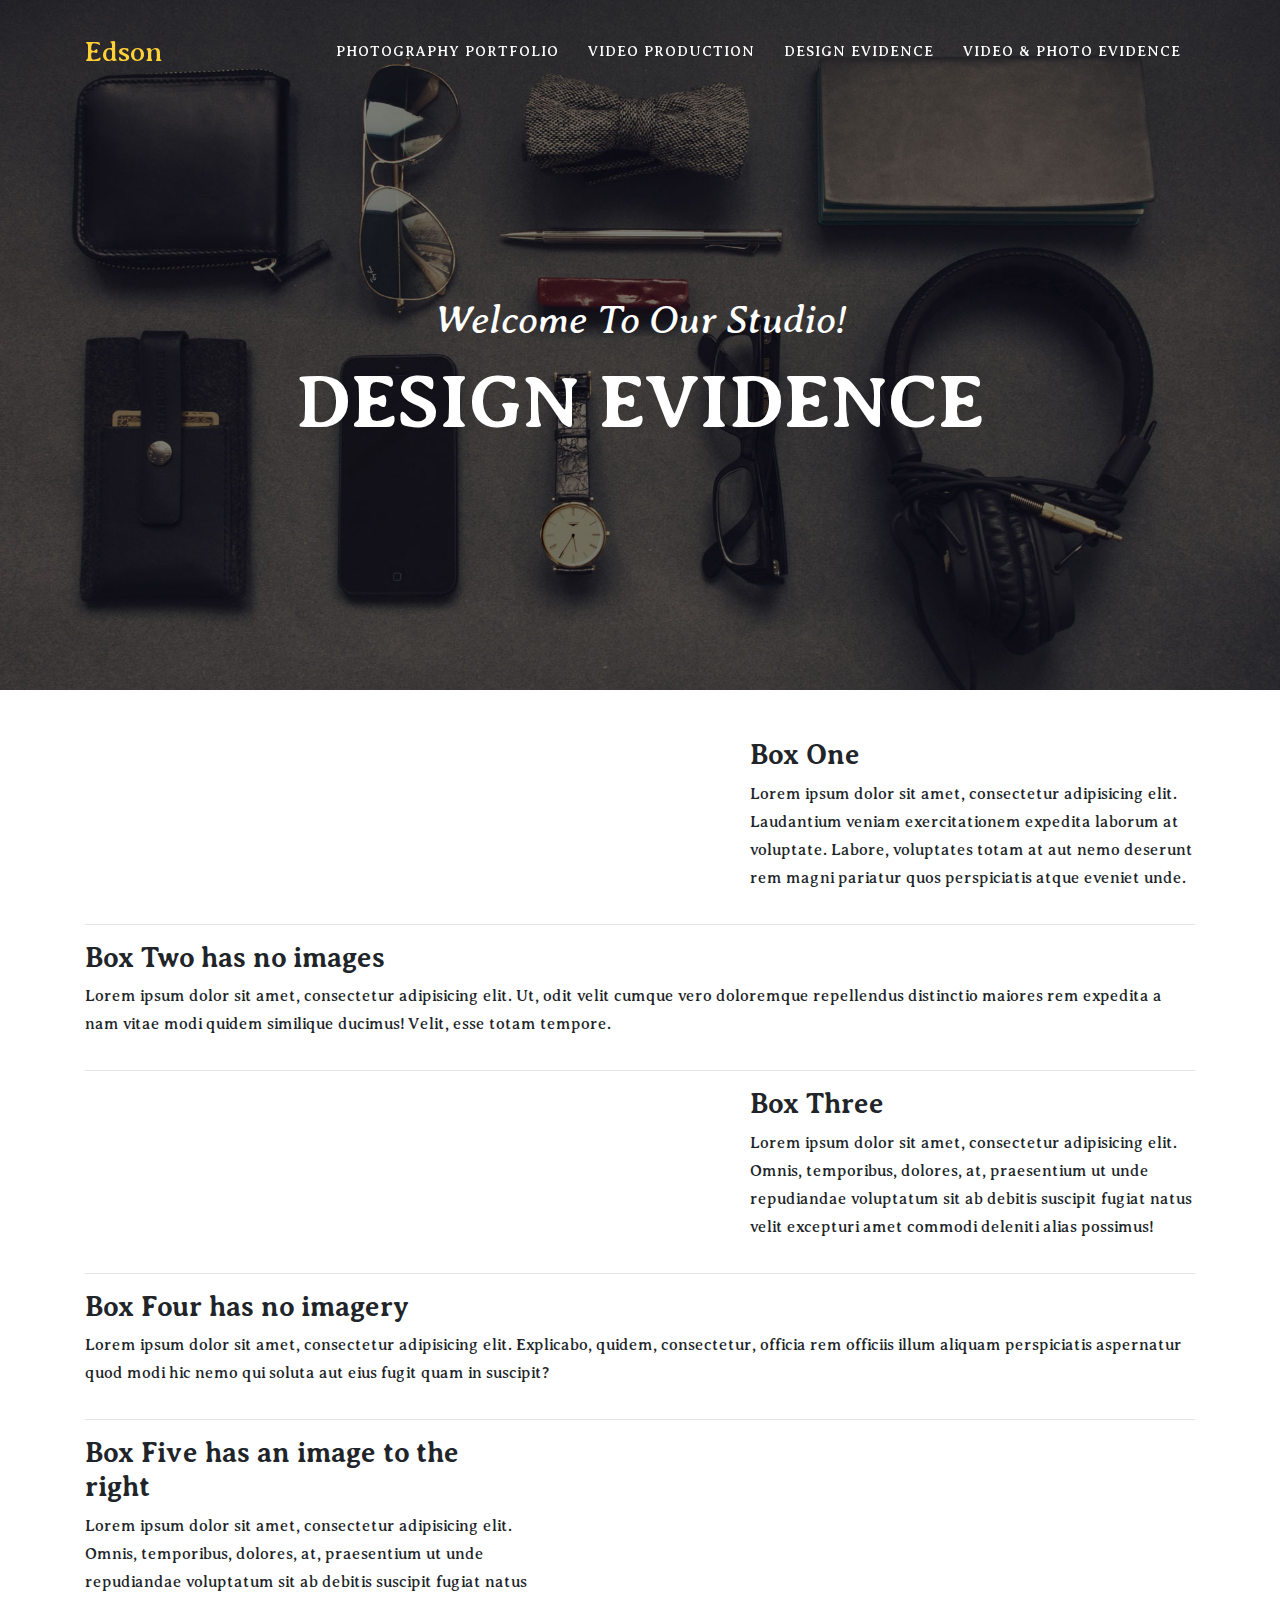
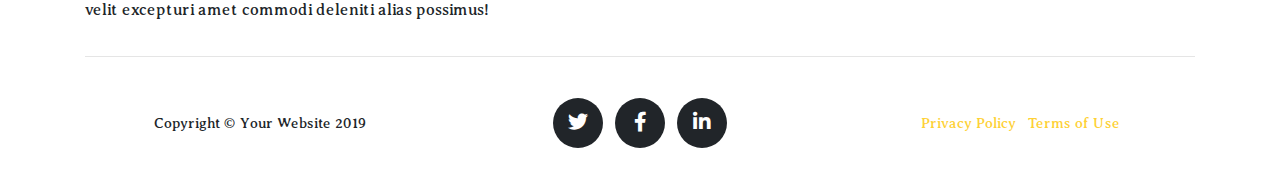
==== commit 0f3dde5d: "Updated" ====
--- a/design-evidence.html
+++ b/design-evidence.html
@@ -61,7 +61,7 @@
       <div class="intro-text">
         <div class="intro-lead-in">Welcome To Our Studio!</div>
         <div class="intro-heading text-uppercase">Design Evidence</div>
-      
+
     </div>
   </header>
 
@@ -71,8 +71,8 @@
     <div class="container mt-5">
 
       <!-- Page Heading -->
-      <h1 class="my-4">Code Snippet
-        <small>One Column</small>
+      <h1 class="my-4">
+        <small></small>
       </h1>
 
       <!-- Project One -->
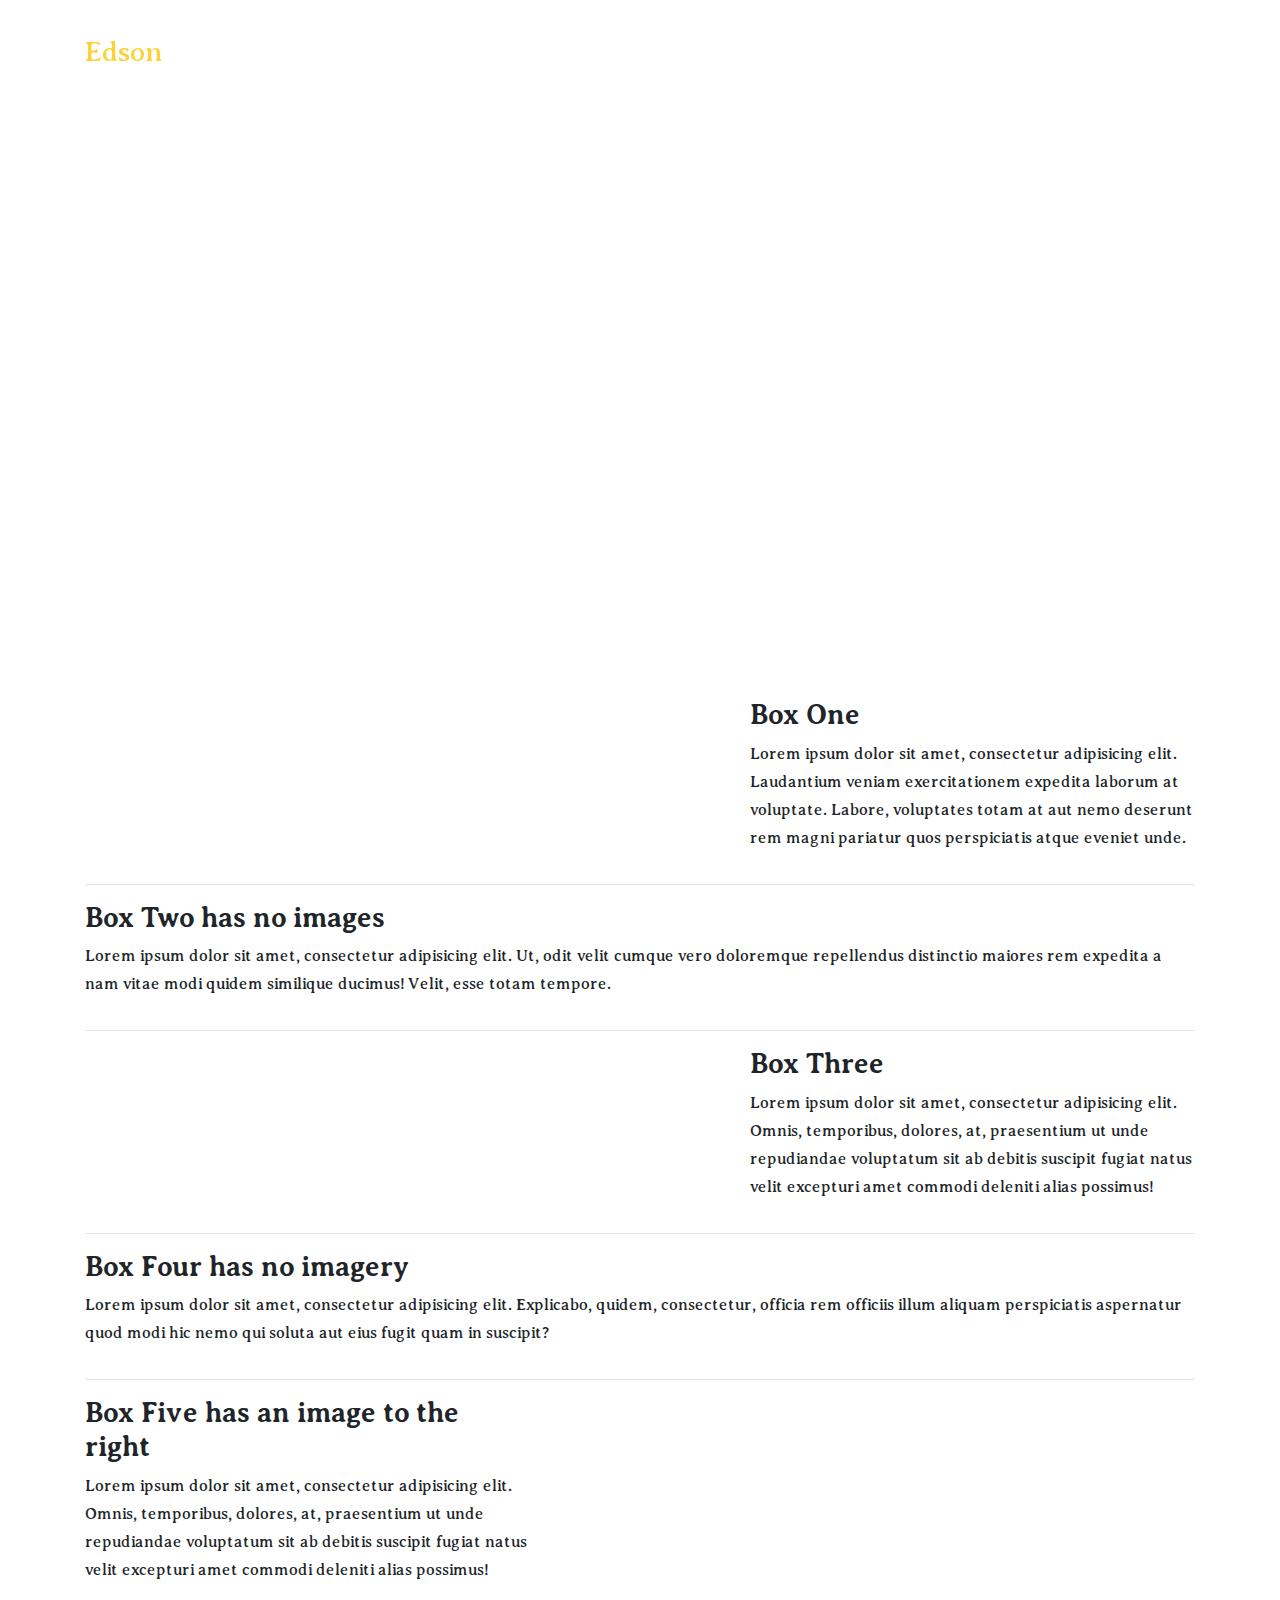
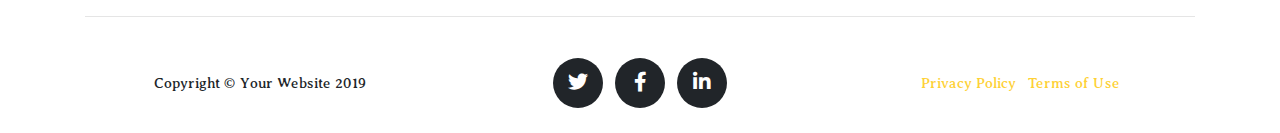
==== commit 1f14c1eb: "font size updated" ====
--- a/design-evidence.html
+++ b/design-evidence.html
@@ -59,7 +59,7 @@
   <header class="masthead">
     <div class="container">
       <div class="intro-text">
-        <div class="intro-lead-in">Welcome To Our Studio!</div>
+        <div class="intro-lead-in"></div>
         <div class="intro-heading text-uppercase">Design Evidence</div>
 
     </div>
--- a/css/agency.css
+++ b/css/agency.css
@@ -161,7 +161,7 @@
   #mainNav.navbar-shrink {
     padding-top: 0;
     padding-bottom: 0;
-    background-color: #212529;
+    background-color: #011417;
   }
   #mainNav.navbar-shrink .navbar-brand {
     font-size: 1.25em;
@@ -172,7 +172,7 @@
 header.masthead {
   text-align: center;
   color: white;
-  background-image: url("../img/header-bg.jpg");
+  background-image: url("https://source.unsplash.com/uhoILl3HUZM");
   background-repeat: no-repeat;
   background-attachment: scroll;
   background-position: center center;
@@ -193,7 +193,7 @@
 }
 
 header.masthead .intro-text .intro-heading {
-  font-size: 50px;
+  font-size: 55px;
   font-weight: 700;
   line-height: 50px;
   margin-bottom: 25px;
@@ -206,7 +206,7 @@
     padding-bottom: 200px;
   }
   header.masthead .intro-text .intro-lead-in {
-    font-size: 40px;
+    font-size: 55px;
     font-style: italic;
     line-height: 40px;
     margin-bottom: 25px;
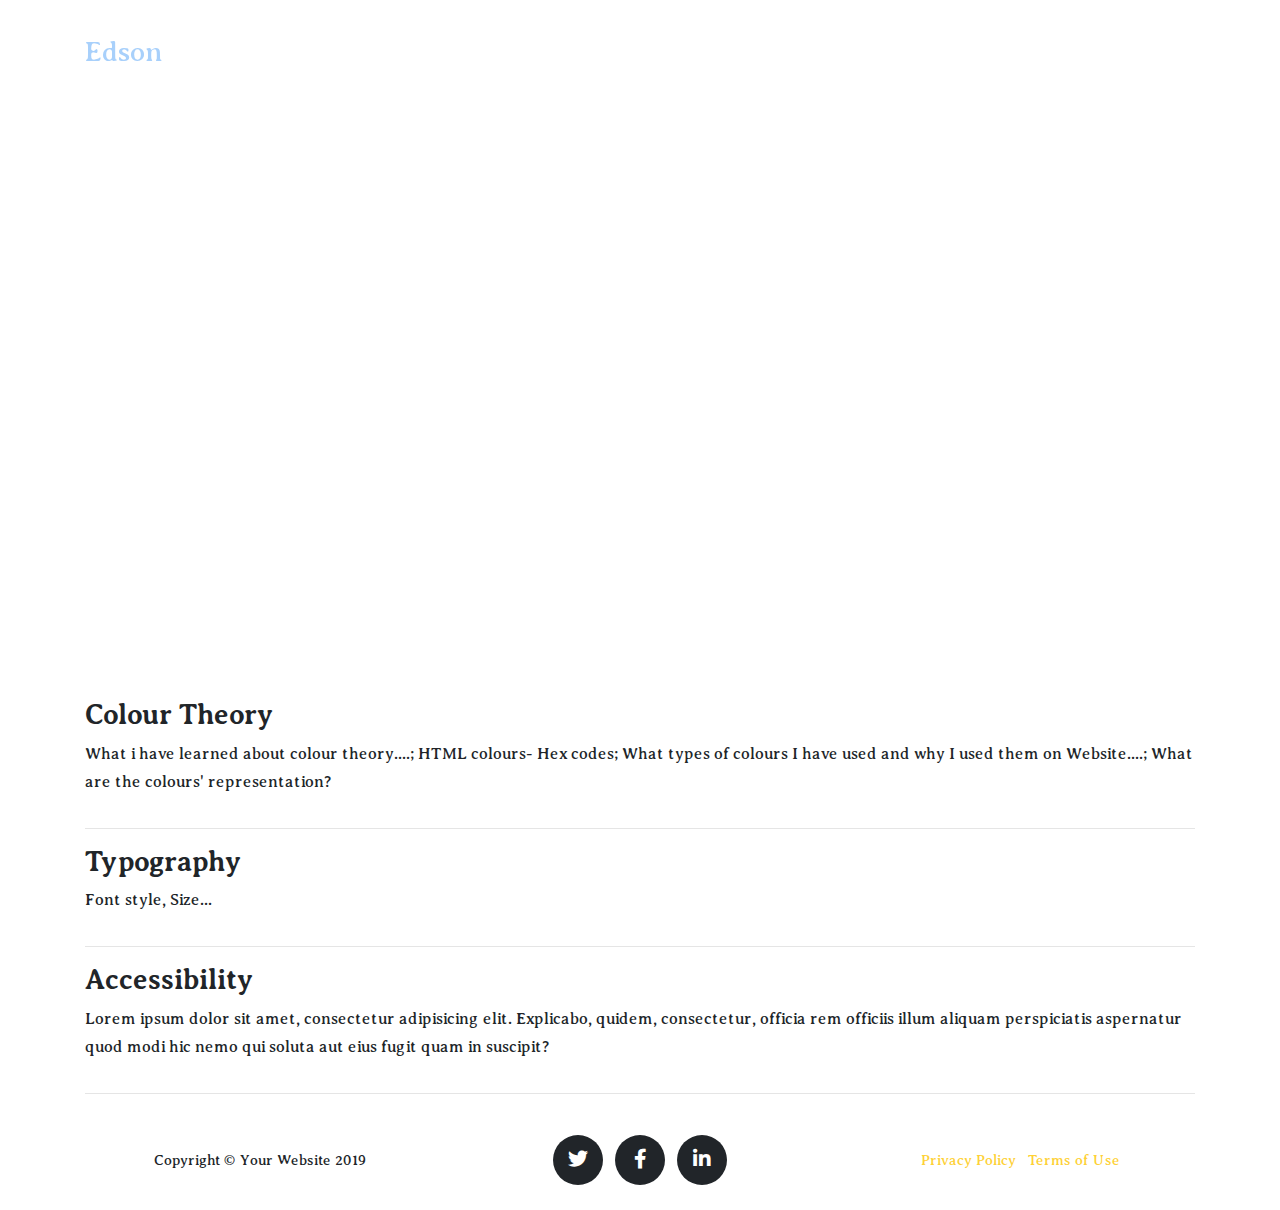
==== commit 85bf176b: "Last update" ====
--- a/design-evidence.html
+++ b/design-evidence.html
@@ -75,49 +75,34 @@
         <small></small>
       </h1>
 
-      <!-- Project One -->
-      <div class="row">
-        <div class="col-md-7">
-            <img class="img-fluid rounded mb-3 mb-md-0" src="http://placehold.it/700x300" alt="">
-        </div>
-        <div class="col-md-5">
-          <h3>Box One</h3>
-          <p>Lorem ipsum dolor sit amet, consectetur adipisicing elit. Laudantium veniam exercitationem expedita laborum at voluptate. Labore, voluptates totam at aut nemo deserunt rem magni pariatur quos perspiciatis atque eveniet unde.</p>
-        </div>
-      </div>
-      <!-- /.row -->
-
-      <hr>
-
-      <!-- Project Two -->
-      <div class="row">
-        <div class="col-md-12">
-          <h3>Box Two has no images</h3>
-          <p>Lorem ipsum dolor sit amet, consectetur adipisicing elit. Ut, odit velit cumque vero doloremque repellendus distinctio maiores rem expedita a nam vitae modi quidem similique ducimus! Velit, esse totam tempore.</p>
-        </div>
-      </div>
-      <!-- /.row -->
-
-      <hr>
-
-      <!-- Project Three -->
-      <div class="row">
-        <div class="col-md-7">
-            <img class="img-fluid rounded mb-3 mb-md-0" src="http://placehold.it/700x300" alt="">
-        </div>
-        <div class="col-md-5">
-          <h3>Box Three</h3>
-          <p>Lorem ipsum dolor sit amet, consectetur adipisicing elit. Omnis, temporibus, dolores, at, praesentium ut unde repudiandae voluptatum sit ab debitis suscipit fugiat natus velit excepturi amet commodi deleniti alias possimus!</p>
-        </div>
-      </div>
-      <!-- /.row -->
-
-      <hr>
-
       <!-- Project Four -->
       <div class="row">
         <div class="col-md-12">
-          <h3>Box Four has no imagery</h3>
+          <h3>Colour Theory</h3>
+          <p>What i have learned about colour theory....;  HTML colours- Hex codes;  What types of colours I have used and why I used them on Website....;  What are the colours' representation?</p>
+        </div>
+      </div>
+      <!-- /.row -->
+
+      <hr>
+
+
+
+      <!-- Project Four -->
+      <div class="row">
+        <div class="col-md-12">
+          <h3>Typography</h3>
+          <p>Font style, Size...</p>
+        </div>
+      </div>
+      <!-- /.row -->
+
+      <hr>
+
+      <!-- Project Four -->
+      <div class="row">
+        <div class="col-md-12">
+          <h3>Accessibility</h3>
           <p>Lorem ipsum dolor sit amet, consectetur adipisicing elit. Explicabo, quidem, consectetur, officia rem officiis illum aliquam perspiciatis aspernatur quod modi hic nemo qui soluta aut eius fugit quam in suscipit?</p>
         </div>
       </div>
@@ -125,20 +110,6 @@
 
       <hr>
 
-      <!-- Project Five -->
-      <div class="row">
-
-        <div class="col-md-5">
-          <h3>Box Five has an image to the right</h3>
-          <p>Lorem ipsum dolor sit amet, consectetur adipisicing elit. Omnis, temporibus, dolores, at, praesentium ut unde repudiandae voluptatum sit ab debitis suscipit fugiat natus velit excepturi amet commodi deleniti alias possimus!</p>
-        </div>
-        <div class="col-md-7">
-            <img class="img-fluid rounded mb-3 mb-md-0" src="http://placehold.it/700x300" alt="">
-        </div>
-      </div>
-      <!-- /.row -->
-
-  <hr>
 
     </div>
     <!-- /.container -->
--- a/css/agency.css
+++ b/css/agency.css
@@ -115,19 +115,19 @@
   right: 0;
   padding: 13px;
   text-transform: uppercase;
-  color: white;
+  color: #a8d0fb;
   border: 0;
-  background-color: #fed136;
+  background-color: #343a40;
 font-family: 'Averia Serif Libre', cursive;
 }
 
 #mainNav .navbar-brand {
-  color: #fed136;
+  color: #a8d0fb;
 font-family: 'Averia Serif Libre', cursive;
 }
 
 #mainNav .navbar-brand.active, #mainNav .navbar-brand:active, #mainNav .navbar-brand:focus, #mainNav .navbar-brand:hover {
-  color: #fec503;
+  color: #7fb18b;
 }
 
 #mainNav .navbar-nav .nav-item .nav-link {
@@ -140,7 +140,7 @@
 }
 
 #mainNav .navbar-nav .nav-item .nav-link.active, #mainNav .navbar-nav .nav-item .nav-link:hover {
-  color: #fed136;
+  color: #a8d0fb;
 }
 
 @media (min-width: 992px) {
